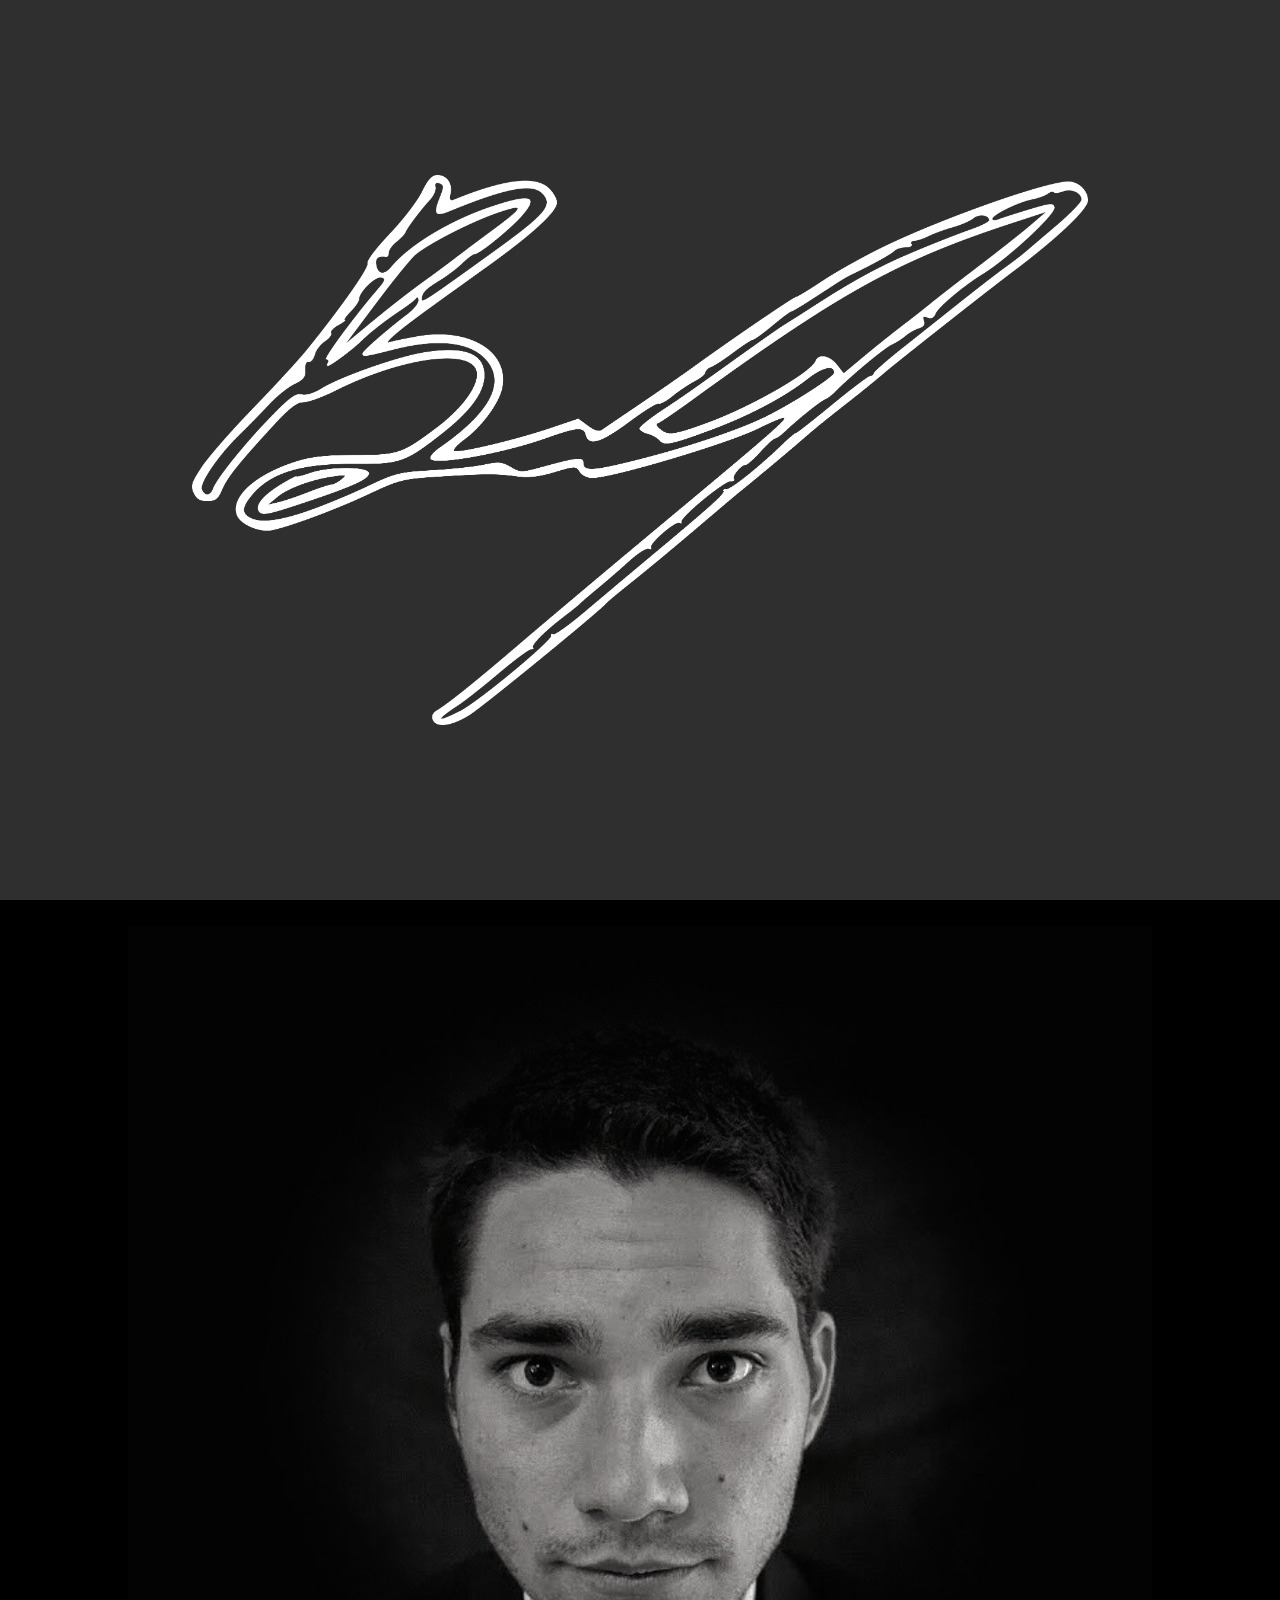
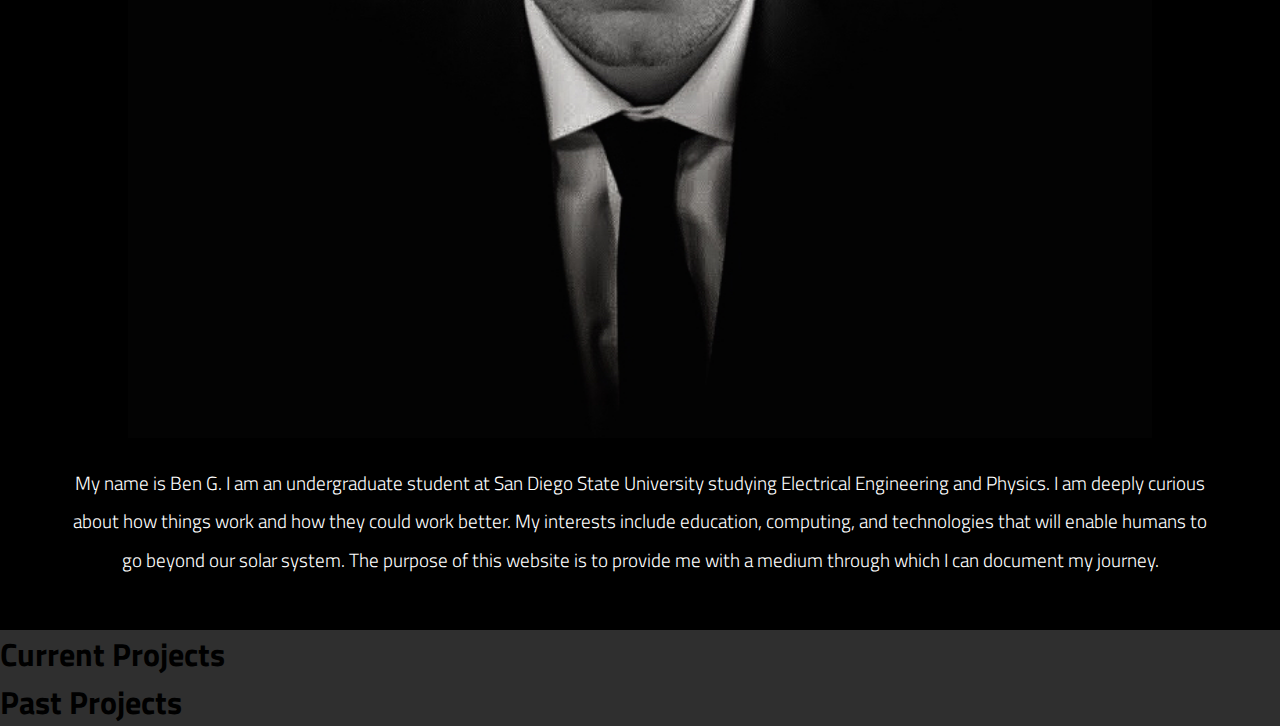
==== index.html @ 8a274701 "First day" ====
<html>
<head>
  <meta charset="UTF-8">
  <meta name="viewport" content="width=device-width, initial-scale=1.0">
  <meta http-equiv="X-UA-Compatible" content="ie=edge">
  <title>Ben G.</title>
  <link rel="stylesheet" href="styles.css">
  <link rel="stylesheet" href="https://cdn.linearicons.com/free/1.0.0/icon-font.min.css">
  <link href="https://fonts.googleapis.com/css?family=Titillium+Web:300,400,600" rel="stylesheet">
</head>
<body>

  <span id="nav-toggle" class="lnr lnr-menu"></span>

  <nav class="nav">
    <a href="#landing"><img class="nav-signature" src="/images/path4794.png" alt=""></a>
    <a href="#bio">Bio</a>
    <a href="#projects">Projects</a>
    <a href="#experience">Experience</a>
    <a href="#skills">Skills</a>
  </nav>

  <section id="landing">
    <img class="signature" src="/images/path4794.png" alt="">
  </section>

  <section id="bio">
    <img class="headshot" src="/images/5176.jpg" alt="headshot">
    <p>My name is Ben G. I am an undergraduate student at San Diego State University studying Electrical Engineering and Physics. I am deeply curious about how things work and how they could work better. My interests include education, computing, and technologies that will enable humans to go beyond our solar system. The purpose of this website is to provide me with a medium through which I can document my journey.</p>
  </section>

  <section id="projects">
    <h1>Current Projects</h1>
    <div></div>
    <h1>Past Projects</h1>
    <div></div>
  </section>

  <section id="experience">
    <div></div>
    <div></div>
  </section>

  <section id="skills">
    <div></div>
    <div></div>
  </section>

  <script src="https://ajax.googleapis.com/ajax/libs/jquery/3.3.1/jquery.min.js"></script>
  <script src="prefixfree.min.js"></script>
  <script src="app.js"></script>
</body>
</html>
---- styles.css ----
html, body {
  margin: 0;
  padding: 0;
  font-family: 'Titillium Web';
}

h2, h1, p {
  padding: 0;
  margin: 0;
}

.nav > a {
  display: flex;
  justify-content: space-around;
  text-decoration: none;
  font-size: 2em;
  margin: 3vh 0;
  color: #2f2f2f;
}

.nav {
  position: fixed;
  display: none;
  bottom: 0;
  width: 80vw;
  height: 100vh;
  background: grey;
}

.signature {
  width: 70vw;
}

.nav-signature {
  width: 20vw;
  height: 10vw;
  color: black;
}

#nav-toggle {
  position: fixed;
  bottom: 2vw;
  right: 2vw;
  z-index: 2;
  font-size: 3em;
  color: white;
}

#landing {
  height: 100vh;
  background: #2f2f2f;
  display: flex;
  align-items: center;
  justify-content: center;
  display: flex;
  flex-direction: column;
}

#landing > .name {
  text-align: center;
  color: white;
  font-weight: 300;
  color: grey;
}

#bio {
  padding: 2vw 0;
  background: #000;
  display: flex;
  flex-direction: column;
  align-items: center;
}

#bio > p {
  padding: 2vw 5vw;
  text-align: center;
  font-size: 1.2em;
  line-height: 2em;
  font-weight: 300;
  color: white;
}

.headshot {
  width: 80vw;
}

#projects {
  background: #2f2f2f;
}

#experience {
  background: grey;
}

#skills {
  background: #2f2f2f;
}
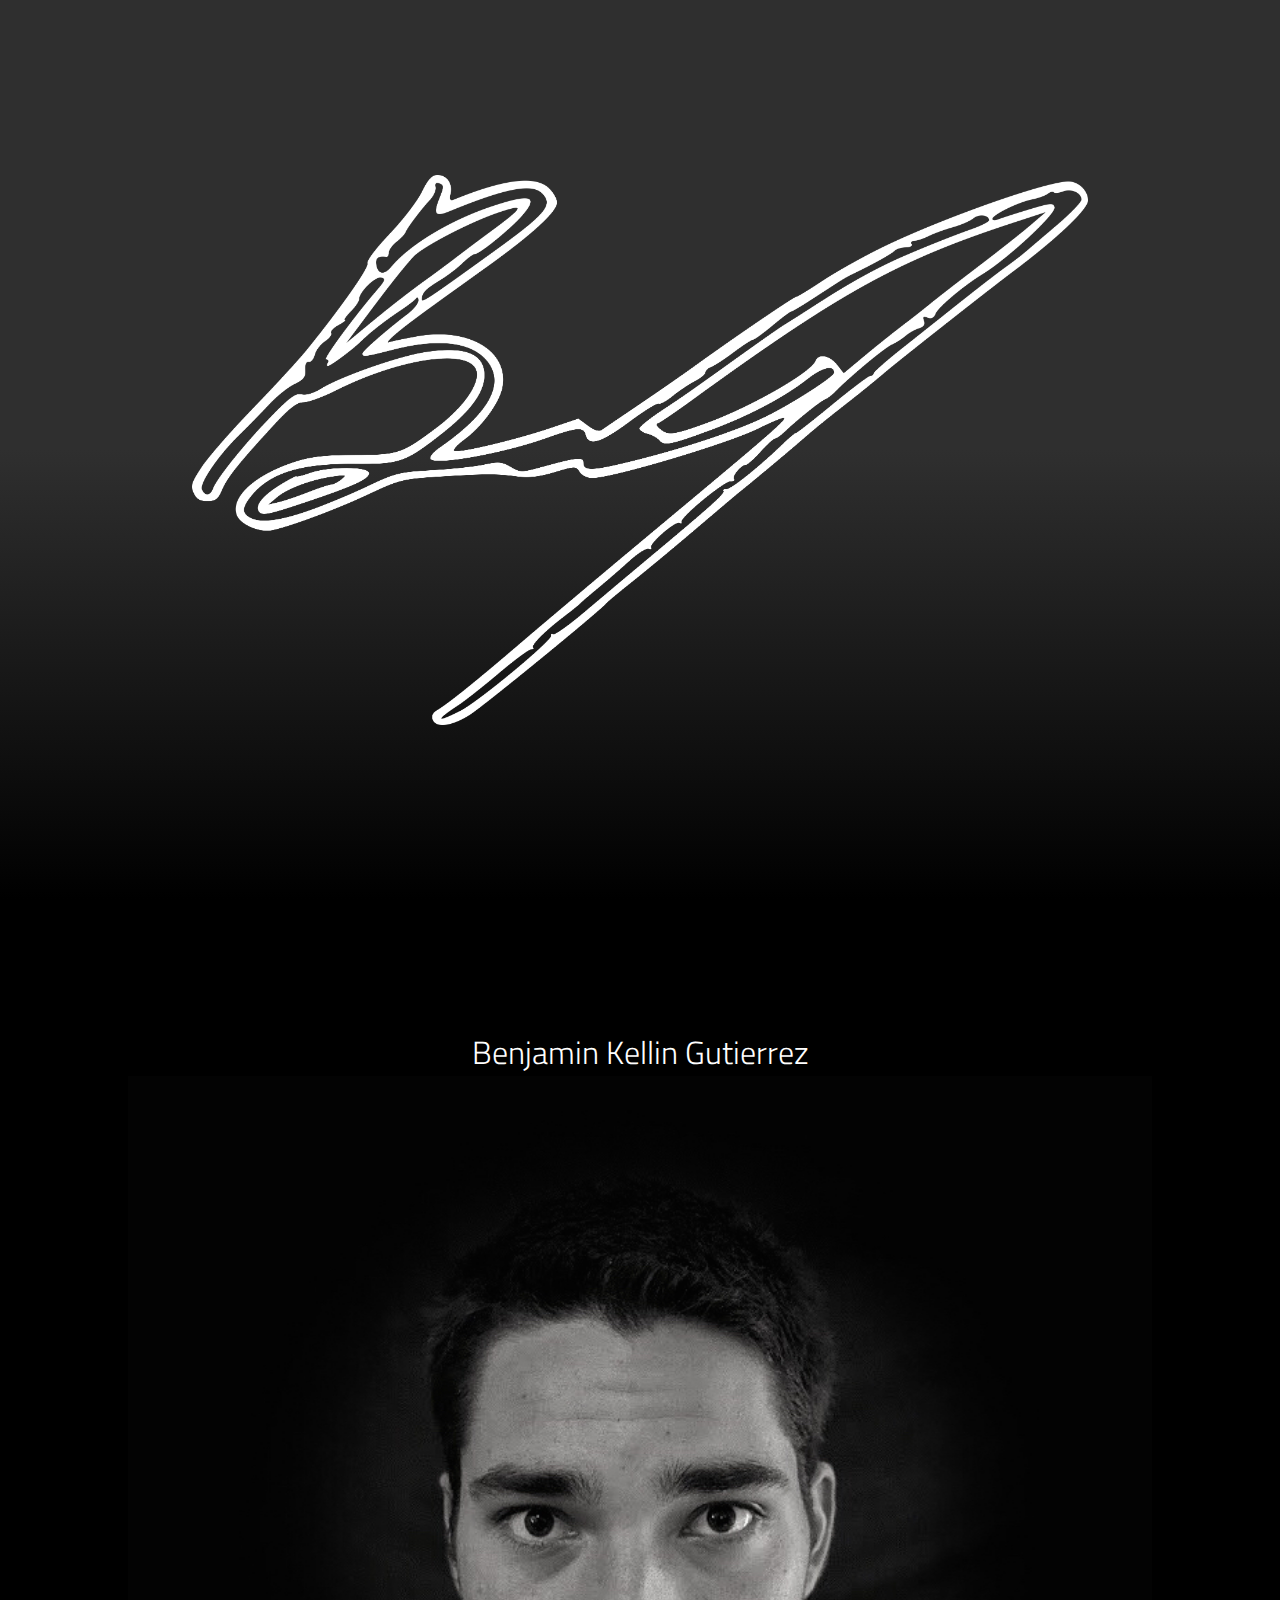
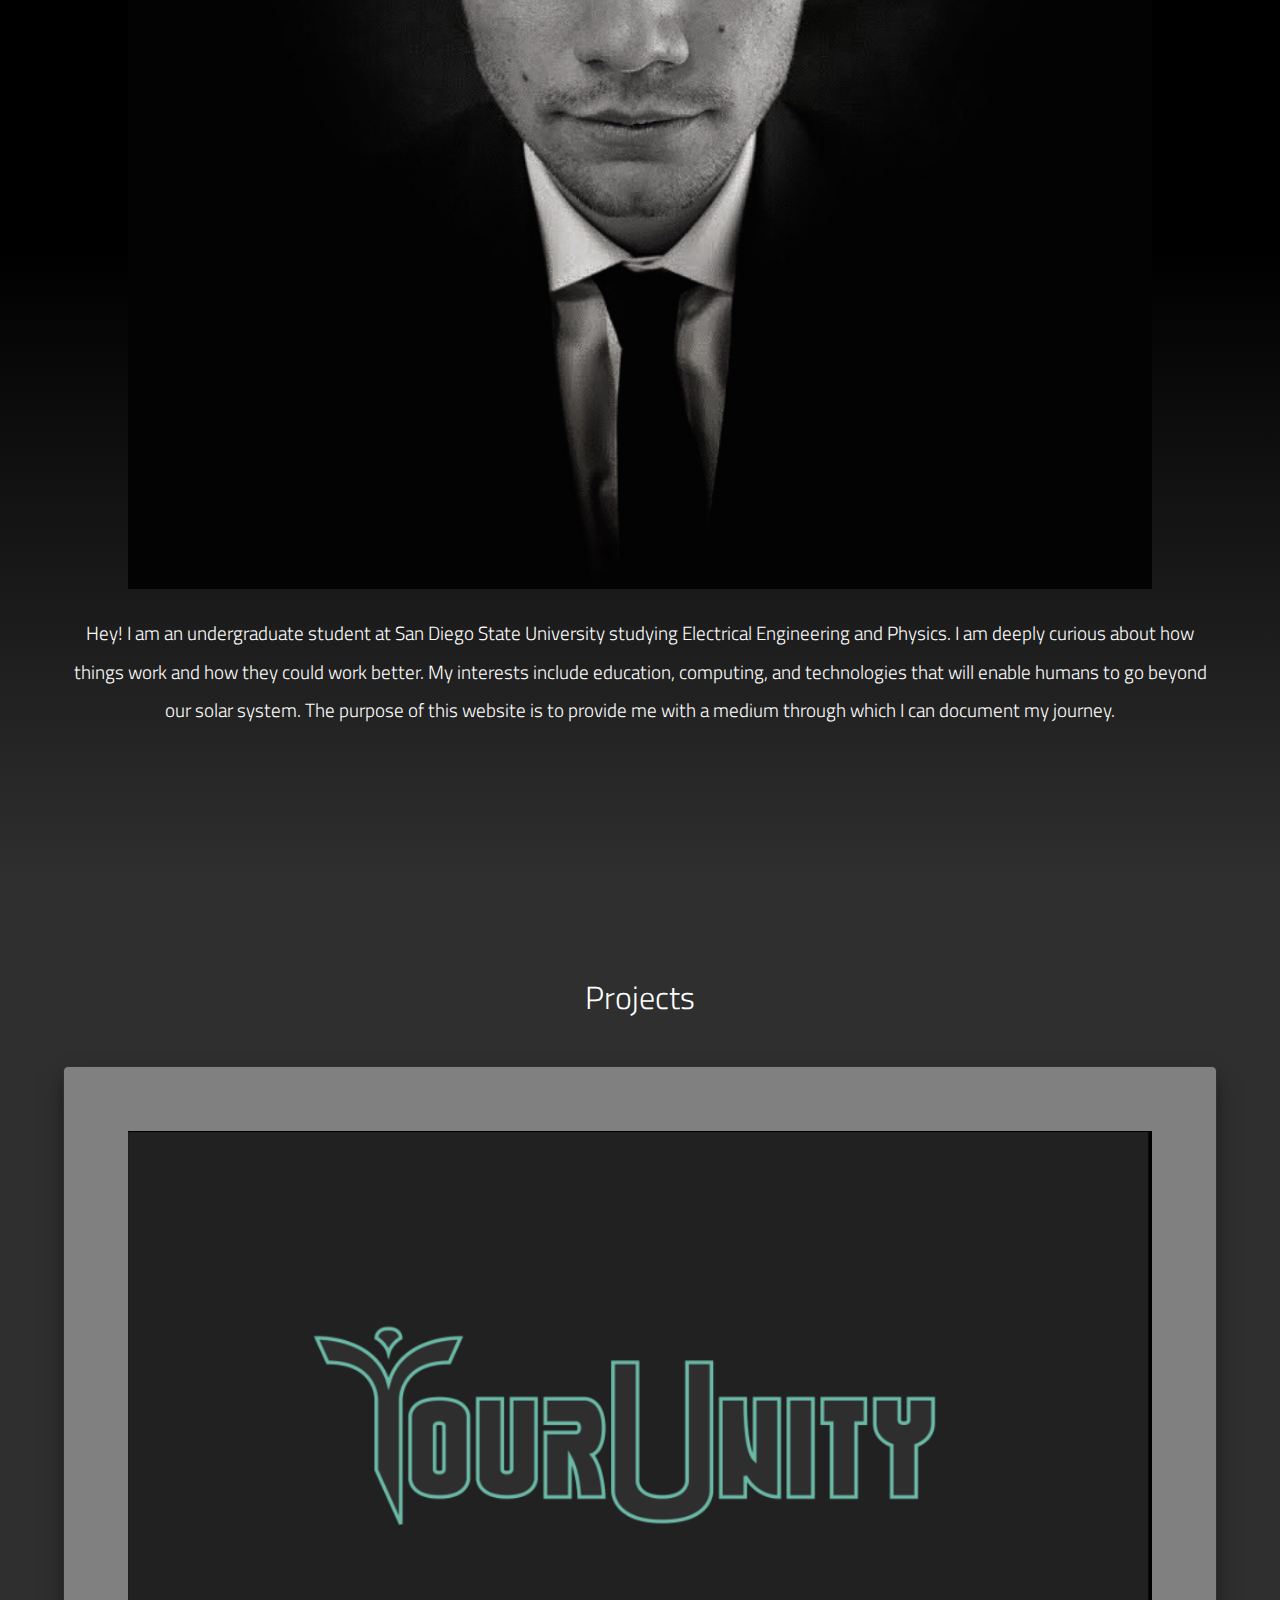
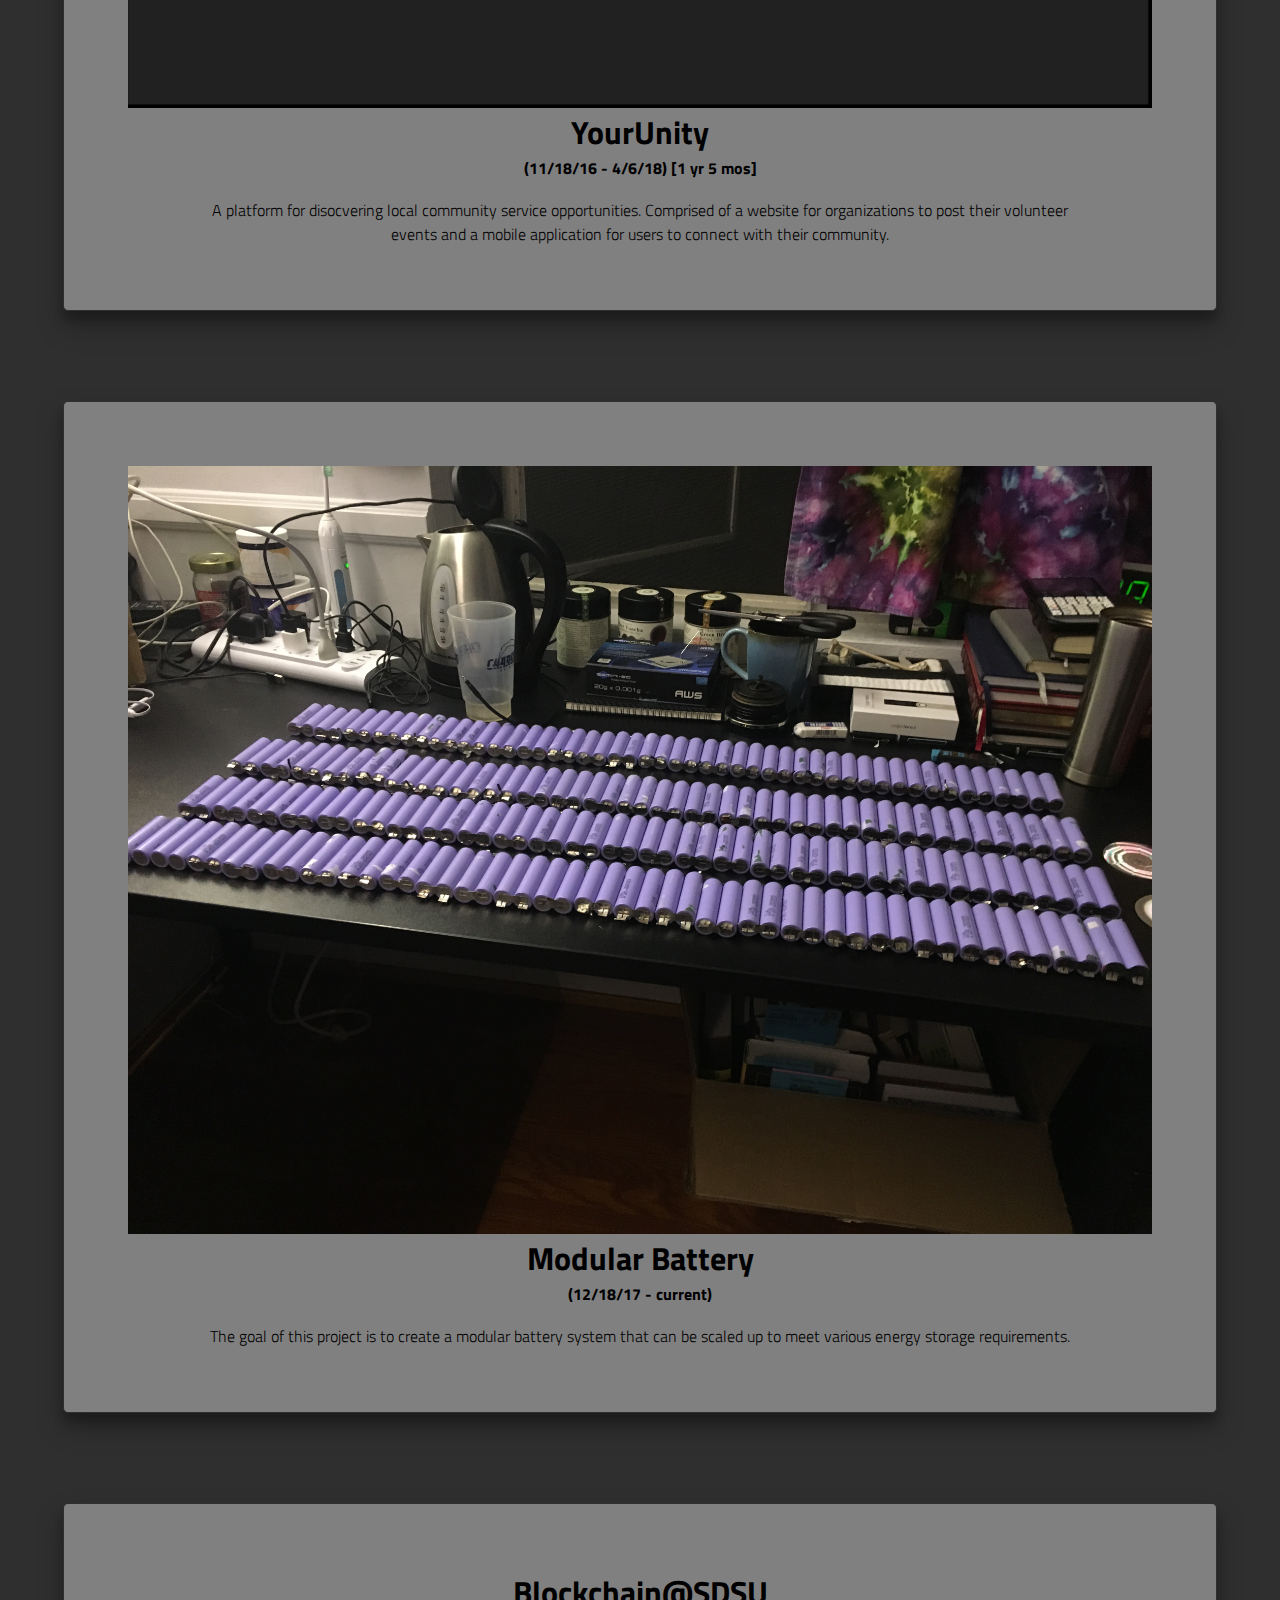
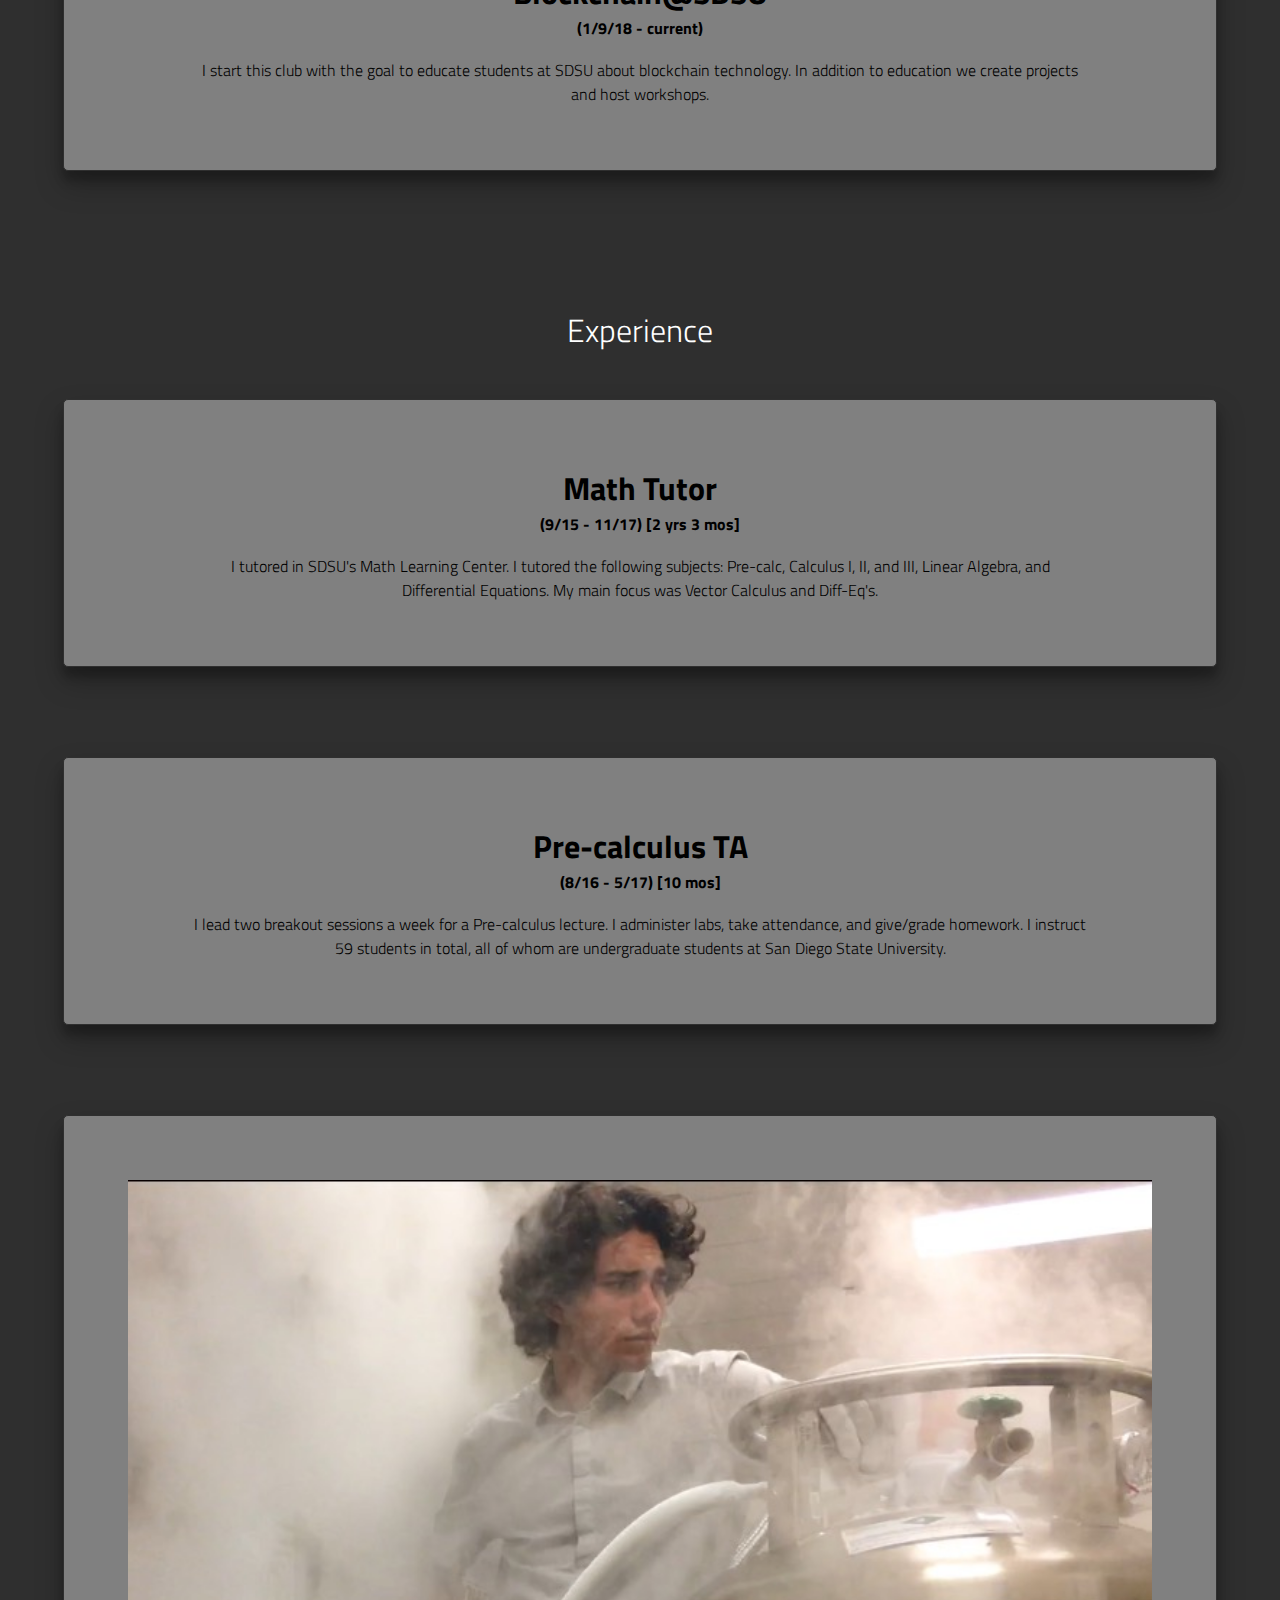
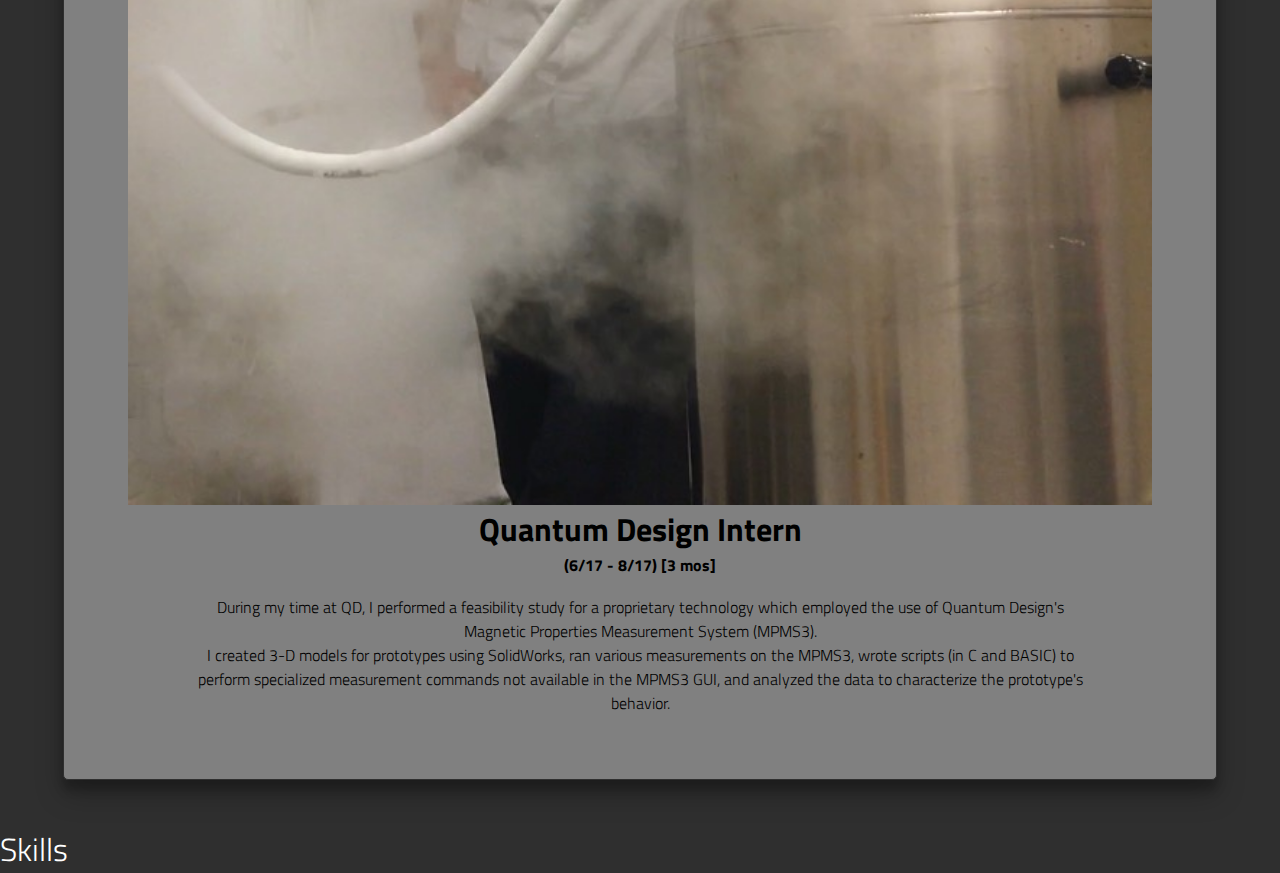
==== commit 08df2f0f: "end of day 3. Added multiple pages" ====
--- a/index.html
+++ b/index.html
@@ -1,9 +1,10 @@
-<html>
+<!DOCTYPE html>
+<html lang="en">
 <head>
   <meta charset="UTF-8">
   <meta name="viewport" content="width=device-width, initial-scale=1.0">
   <meta http-equiv="X-UA-Compatible" content="ie=edge">
-  <title>Ben G.</title>
+  <title>Ben G</title>
   <link rel="stylesheet" href="styles.css">
   <link rel="stylesheet" href="https://cdn.linearicons.com/free/1.0.0/icon-font.min.css">
   <link href="https://fonts.googleapis.com/css?family=Titillium+Web:300,400,600" rel="stylesheet">
@@ -13,35 +14,69 @@
   <span id="nav-toggle" class="lnr lnr-menu"></span>
 
   <nav class="nav">
-    <a href="#landing"><img class="nav-signature" src="/images/path4794.png" alt=""></a>
-    <a href="#bio">Bio</a>
-    <a href="#projects">Projects</a>
-    <a href="#experience">Experience</a>
-    <a href="#skills">Skills</a>
+    <a href="#landing"><img class="nav-signature" src="/images/sig(2f).png" alt=""></a>
+    <a href="aboutme.html">About Me</a>
+    <a href="projects.html">Projects</a>
+    <a href="experience.html">Experience</a>
+    <a href="skills.html">Skills</a>
   </nav>
 
   <section id="landing">
     <img class="signature" src="/images/path4794.png" alt="">
   </section>
 
-  <section id="bio">
+  <section id="aboutme">
+    <h1>Benjamin Kellin Gutierrez</h1>
     <img class="headshot" src="/images/5176.jpg" alt="headshot">
-    <p>My name is Ben G. I am an undergraduate student at San Diego State University studying Electrical Engineering and Physics. I am deeply curious about how things work and how they could work better. My interests include education, computing, and technologies that will enable humans to go beyond our solar system. The purpose of this website is to provide me with a medium through which I can document my journey.</p>
+    <p>Hey! I am an undergraduate student at San Diego State University studying Electrical Engineering and Physics. I am deeply curious about how things work and how they could work better. My interests include education, computing, and technologies that will enable humans to go beyond our solar system. The purpose of this website is to provide me with a medium through which I can document my journey.</p>
   </section>
 
   <section id="projects">
-    <h1>Current Projects</h1>
-    <div></div>
-    <h1>Past Projects</h1>
-    <div></div>
+    <h1 class="title">Projects</h1>
+    <a href="projects.html" class="card">
+      <img src="/images/IMG-4270.PNG" alt="">
+      <h1>YourUnity</h1>
+      <h2>(11/18/16 - 4/6/18) [1 yr 5 mos]</h2>
+      <p>A platform for disocvering local community service opportunities. Comprised of a website for organizations to post their volunteer events and a mobile application for users to connect with their community.</p>
+    </a>
+    <a href="projects.html" class="card">
+      <img src="/images/IMG-4976.JPG" alt="">
+      <h1>Modular Battery</h1>
+      <h2>(12/18/17 - current)</h2>
+      <p>The goal of this project is to create a modular battery system that can be scaled up to meet various energy storage requirements.</p>
+    </a>
+    <a href="projects.html" class="card">
+      <img src="/images/BC@SDSU.png" alt="">
+      <h1>Blockchain@SDSU</h1>
+      <h2>(1/9/18 - current)</h2>
+      <p>I start this club with the goal to educate students at SDSU about blockchain technology. In addition to education we create projects and host workshops.</p>
+    </a>
   </section>
 
   <section id="experience">
-    <div></div>
-    <div></div>
+    <h1 class="title">Experience</h1>
+    <a href="experience.html" class="card">
+      <img src="/images/mlc.jpg" alt="">
+      <h1>Math Tutor</h1>
+      <h2>(9/15 - 11/17) [2 yrs 3 mos]</h2>
+      <p>I tutored in SDSU's Math Learning Center. I tutored the following subjects: Pre-calc, Calculus I, II, and III, Linear Algebra, and Differential Equations. My main focus was Vector Calculus and Diff-Eq's.</p>
+    </a>
+    <a href="experience.html" class="card">
+      <img src="/images/snapseed.jpg" alt="">
+      <h1>Pre-calculus TA</h1>
+      <h2>(8/16 - 5/17) [10 mos]</h2>
+      <p>I lead two breakout sessions a week for a Pre-calculus lecture. I administer labs, take attendance, and give/grade homework. I instruct 59 students in total, all of whom are undergraduate students at San Diego State University.</p>
+    </a>
+    <a href="experience.html" class="card">
+      <img src="/images/IMG-4199.jpg" alt="">
+      <h1>Quantum Design Intern</h1>
+      <h2>(6/17 - 8/17) [3 mos]</h2>
+      <p>During my time at QD, I performed a feasibility study for a proprietary technology which employed the use of Quantum Design's Magnetic Properties Measurement System (MPMS3). <br/>I created 3-D models for prototypes using SolidWorks, ran various measurements on the MPMS3, wrote scripts (in C and BASIC) to perform specialized measurement commands not available in the MPMS3 GUI, and analyzed the data to characterize the prototype's behavior.</p>
+    </a>
   </section>
 
   <section id="skills">
+    <h1 class="title">Skills</h1>
     <div></div>
     <div></div>
   </section>
--- a/styles.css
+++ b/styles.css
@@ -9,6 +9,20 @@
   margin: 0;
 }
 
+a {
+  text-decoration: none;
+}
+
+.card {
+  background: grey;
+  border-radius: 5px;
+  border: 1px solid #2f2f2f;
+  box-shadow: 0 14px 28px rgba(0,0,0,0.25), 0 10px 10px rgba(0,0,0,0.22);
+  z-index: 1;
+  padding: 5vw 0;
+  width: 90%;
+}
+
 .nav > a {
   display: flex;
   justify-content: space-around;
@@ -18,7 +32,30 @@
   color: #2f2f2f;
 }
 
+.test {
+  background: #2f2f2f;
+}
+
+.header {
+  background: grey;
+  display: flex;
+  align-items: center;
+  justify-content: center;
+}
+
+.header > a {
+  font-size: 1.5em;
+  position: fixed;
+  left: 2.5vw;
+  color: black;
+}
+
+.header > h1 {
+  text-align: center;
+}
+
 .nav {
+  z-index: 2;
   position: fixed;
   display: none;
   bottom: 0;
@@ -32,8 +69,7 @@
 }
 
 .nav-signature {
-  width: 20vw;
-  height: 10vw;
+  height: 20vw;
   color: black;
 }
 
@@ -48,7 +84,7 @@
 
 #landing {
   height: 100vh;
-  background: #2f2f2f;
+  background: linear-gradient(#2f2f2f 50%, black);
   display: flex;
   align-items: center;
   justify-content: center;
@@ -63,15 +99,15 @@
   color: grey;
 }
 
-#bio {
-  padding: 2vw 0;
-  background: #000;
+#aboutme {
+  padding: 10vw 0;
+  background: linear-gradient(#000 60%, #2f2f2f);
   display: flex;
   flex-direction: column;
   align-items: center;
 }
 
-#bio > p {
+#aboutme > p {
   padding: 2vw 5vw;
   text-align: center;
   font-size: 1.2em;
@@ -80,16 +116,62 @@
   color: white;
 }
 
+#aboutme > h1 {
+  color: white;
+  font-weight: 300;
+}
+
 .headshot {
   width: 80vw;
 }
 
+.title {
+  font-size: 2em;
+  color: white;
+  font-weight: 300;
+}
+
 #projects {
+  padding-top: 10vh;
   background: #2f2f2f;
+  display: flex;
+  flex-direction: column;
+  align-items: center;
+}
+
+#projects > a, #experience > a {
+  margin: 5vh 0;
+  display: flex;
+  flex-direction: column;
+  align-items: center;
+  color: black;
+  font-weight: 300;
+}
+
+#projects > a > img, #experience > a > img {
+  width: 80vw;
+}
+
+#projects > a > h1, #experience > a > h1 {
+  text-align: center;
+}
+
+#projects > a > p, #experience > a > p {
+  padding-top: 2vh;
+  margin: 0 10vw;
+  text-align: center;
+}
+
+#projects > a > h2, #experience > a > h2 {
+  font-size: 1em;
 }
 
 #experience {
-  background: grey;
+  padding-top: 10vh;
+  background: #2f2f2f;
+  display: flex;
+  flex-direction: column;
+  align-items: center;
 }
 
 #skills {
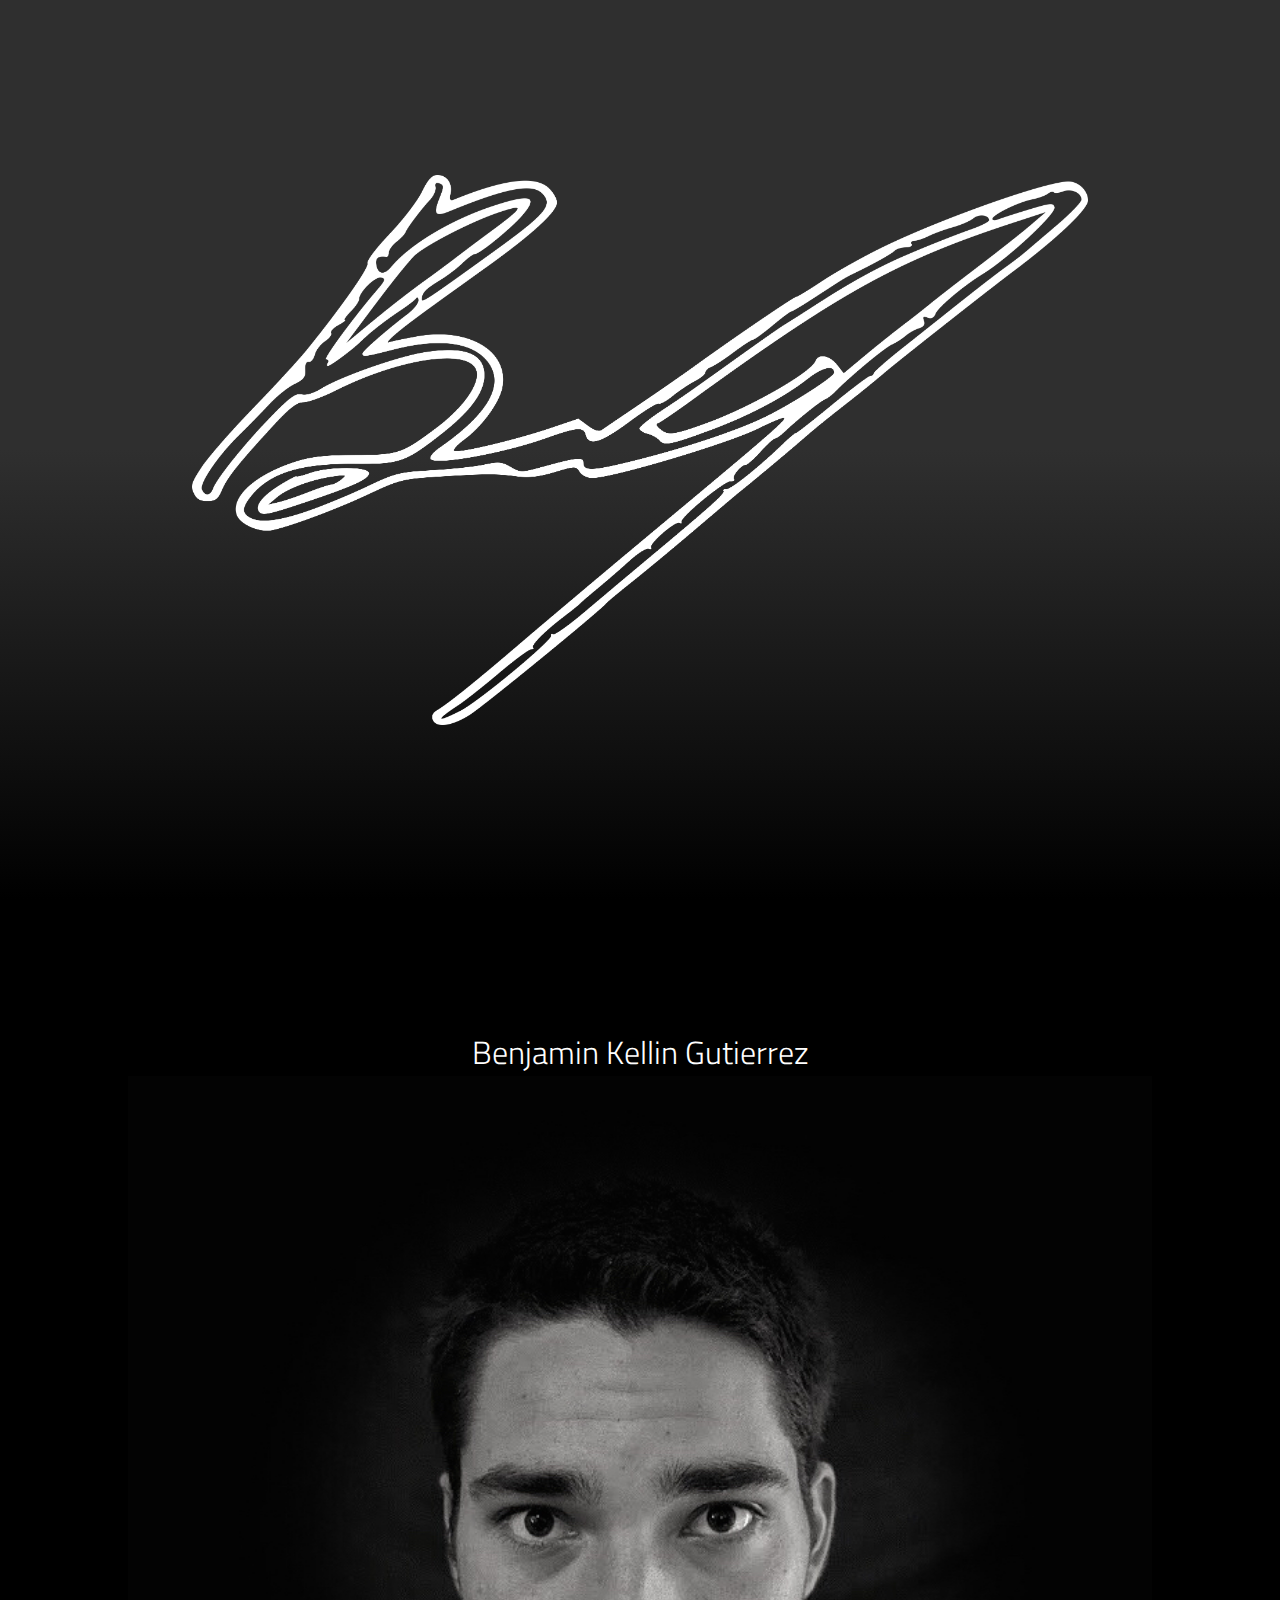
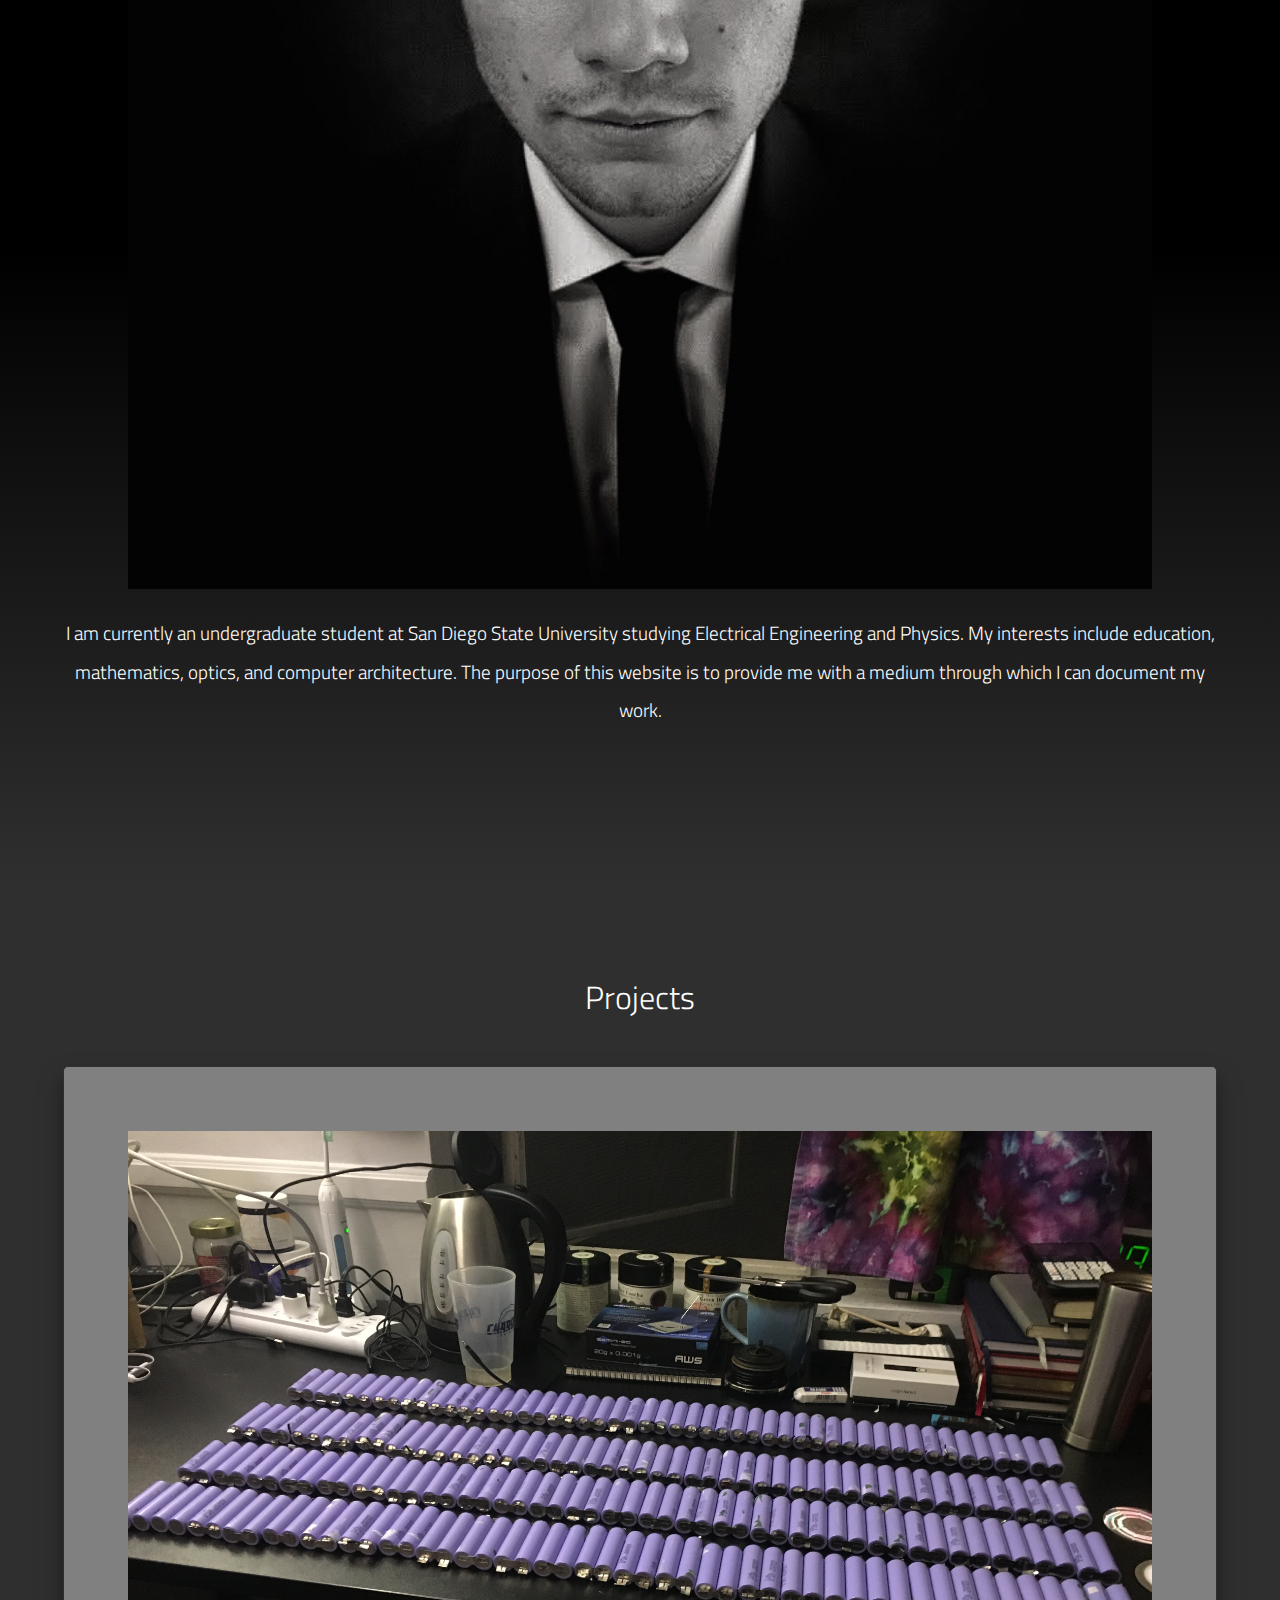
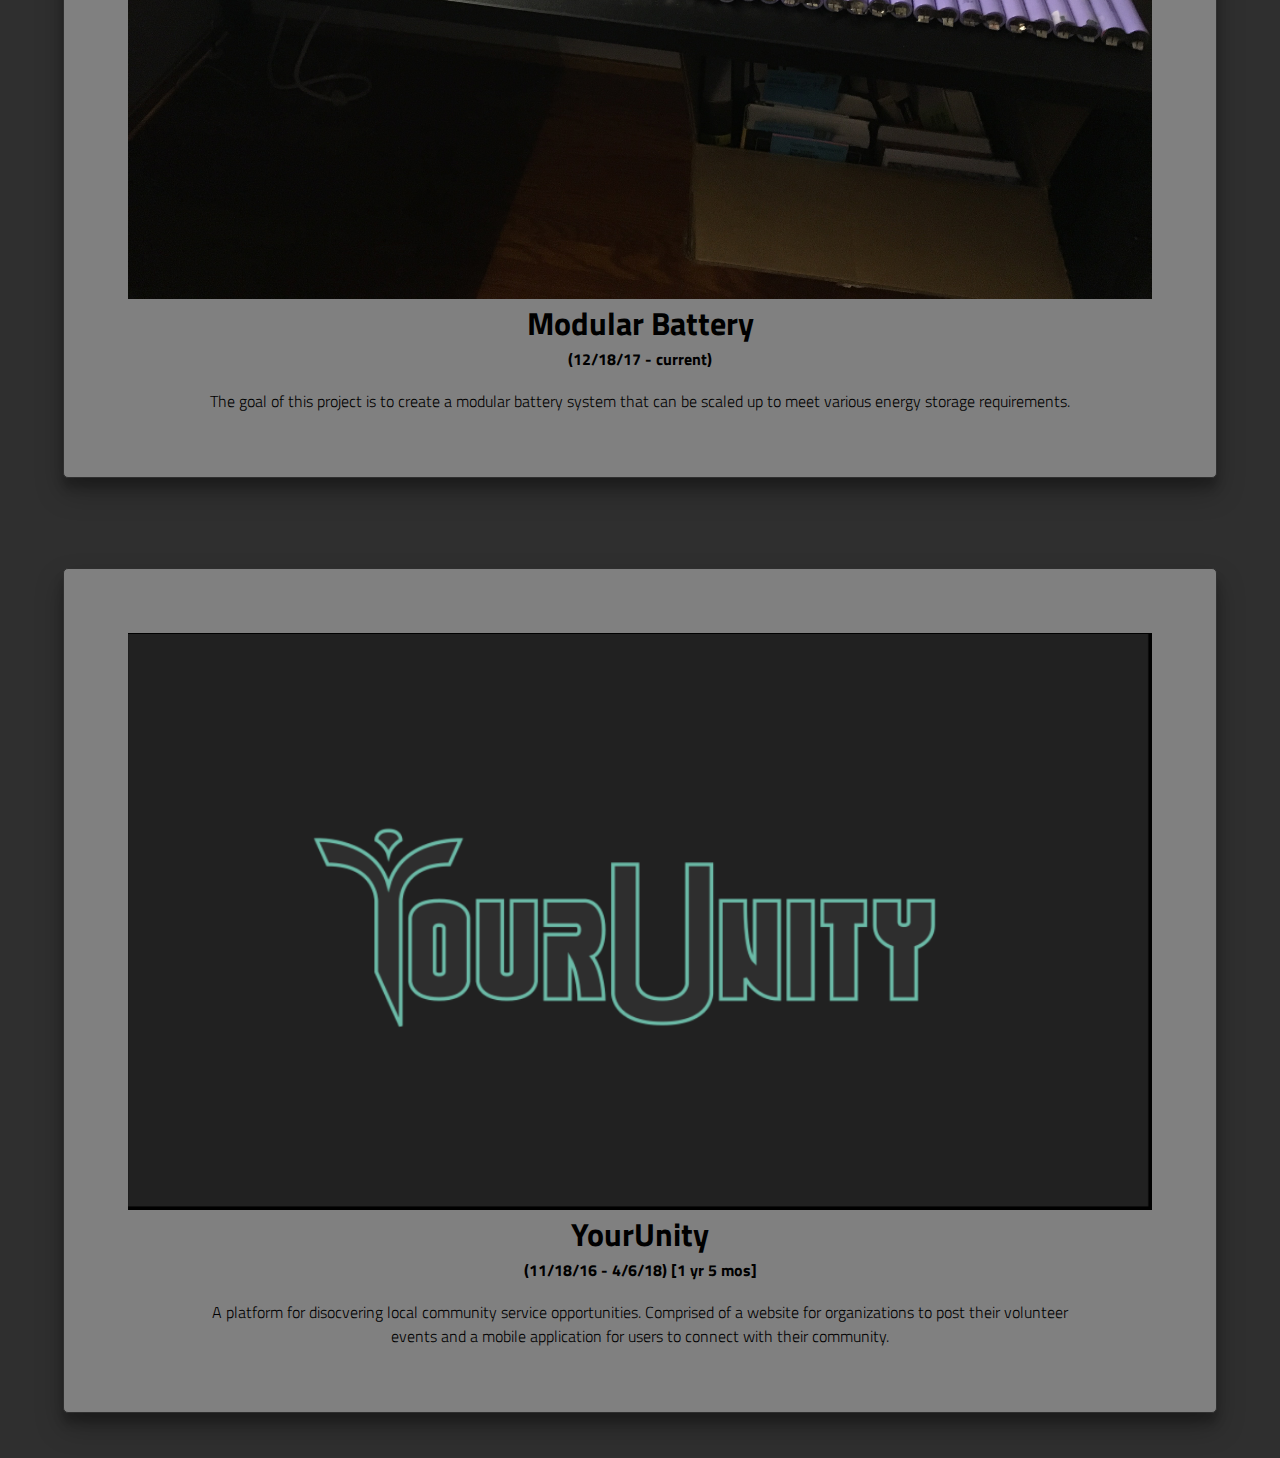
==== commit e54a6f31: "deleted blockchain project" ====
--- a/index.html
+++ b/index.html
@@ -1,6 +1,16 @@
 <!DOCTYPE html>
 <html lang="en">
 <head>
+    <!-- Global site tag (gtag.js) - Google Analytics -->
+  <script async src="https://www.googletagmanager.com/gtag/js?id=UA-121264728-1"></script>
+  <script>
+    window.dataLayer = window.dataLayer || [];
+    function gtag(){dataLayer.push(arguments);}
+    gtag('js', new Date());
+
+    gtag('config', 'UA-121264728-1');
+  </script>
+
   <meta charset="UTF-8">
   <meta name="viewport" content="width=device-width, initial-scale=1.0">
   <meta http-equiv="X-UA-Compatible" content="ie=edge">
@@ -14,11 +24,10 @@
   <span id="nav-toggle" class="lnr lnr-menu"></span>
 
   <nav class="nav">
-    <a href="#landing"><img class="nav-signature" src="/images/sig(2f).png" alt=""></a>
-    <a href="aboutme.html">About Me</a>
-    <a href="projects.html">Projects</a>
-    <a href="experience.html">Experience</a>
-    <a href="skills.html">Skills</a>
+    <a href="index.html"><img class="nav-signature" src="/images/sig(2f).png" alt=""></a>
+    <a href="#aboutme">About Me</a>
+    <a href="#projects">Projects</a>
+    <!-- <a href="#contact">Contact</a> -->
   </nav>
 
   <section id="landing">
@@ -28,58 +37,51 @@
   <section id="aboutme">
     <h1>Benjamin Kellin Gutierrez</h1>
     <img class="headshot" src="/images/5176.jpg" alt="headshot">
-    <p>Hey! I am an undergraduate student at San Diego State University studying Electrical Engineering and Physics. I am deeply curious about how things work and how they could work better. My interests include education, computing, and technologies that will enable humans to go beyond our solar system. The purpose of this website is to provide me with a medium through which I can document my journey.</p>
+    <p>I am currently an undergraduate student at San Diego State University
+      studying Electrical Engineering and Physics. My interests include education,
+      mathematics, optics, and computer architecture. The purpose of this website
+      is to provide me with a medium through which I can document my work.</p>
   </section>
 
   <section id="projects">
     <h1 class="title">Projects</h1>
     <a href="projects.html" class="card">
+      <img src="/images/IMG-4976.JPG" alt="">
+      <h1>Modular Battery</h1>
+      <h2>(12/18/17 - current)</h2>
+      <p>The goal of this project is to create a modular battery system that can
+        be scaled up to meet various energy storage requirements.</p>
+    </a>
+    <a href="projects.html" class="card">
       <img src="/images/IMG-4270.PNG" alt="">
       <h1>YourUnity</h1>
       <h2>(11/18/16 - 4/6/18) [1 yr 5 mos]</h2>
-      <p>A platform for disocvering local community service opportunities. Comprised of a website for organizations to post their volunteer events and a mobile application for users to connect with their community.</p>
-    </a>
-    <a href="projects.html" class="card">
-      <img src="/images/IMG-4976.JPG" alt="">
-      <h1>Modular Battery</h1>
-      <h2>(12/18/17 - current)</h2>
-      <p>The goal of this project is to create a modular battery system that can be scaled up to meet various energy storage requirements.</p>
-    </a>
-    <a href="projects.html" class="card">
-      <img src="/images/BC@SDSU.png" alt="">
-      <h1>Blockchain@SDSU</h1>
-      <h2>(1/9/18 - current)</h2>
-      <p>I start this club with the goal to educate students at SDSU about blockchain technology. In addition to education we create projects and host workshops.</p>
+      <p>A platform for disocvering local community service opportunities.
+        Comprised of a website for organizations to post their volunteer events
+        and a mobile application for users to connect with their community.</p>
     </a>
   </section>
 
-  <section id="experience">
-    <h1 class="title">Experience</h1>
-    <a href="experience.html" class="card">
-      <img src="/images/mlc.jpg" alt="">
-      <h1>Math Tutor</h1>
-      <h2>(9/15 - 11/17) [2 yrs 3 mos]</h2>
-      <p>I tutored in SDSU's Math Learning Center. I tutored the following subjects: Pre-calc, Calculus I, II, and III, Linear Algebra, and Differential Equations. My main focus was Vector Calculus and Diff-Eq's.</p>
-    </a>
-    <a href="experience.html" class="card">
-      <img src="/images/snapseed.jpg" alt="">
-      <h1>Pre-calculus TA</h1>
-      <h2>(8/16 - 5/17) [10 mos]</h2>
-      <p>I lead two breakout sessions a week for a Pre-calculus lecture. I administer labs, take attendance, and give/grade homework. I instruct 59 students in total, all of whom are undergraduate students at San Diego State University.</p>
-    </a>
-    <a href="experience.html" class="card">
-      <img src="/images/IMG-4199.jpg" alt="">
-      <h1>Quantum Design Intern</h1>
-      <h2>(6/17 - 8/17) [3 mos]</h2>
-      <p>During my time at QD, I performed a feasibility study for a proprietary technology which employed the use of Quantum Design's Magnetic Properties Measurement System (MPMS3). <br/>I created 3-D models for prototypes using SolidWorks, ran various measurements on the MPMS3, wrote scripts (in C and BASIC) to perform specialized measurement commands not available in the MPMS3 GUI, and analyzed the data to characterize the prototype's behavior.</p>
-    </a>
-  </section>
 
-  <section id="skills">
-    <h1 class="title">Skills</h1>
-    <div></div>
-    <div></div>
-  </section>
+<!--
+  <section id="contact">
+    <h1 class="title">Contact Me</h1>
+
+    <div class="container">
+      <form action="http://formspree.io/benkgutz@gmail.com" method="POST">
+
+        <label for="_replyto">Email</label>
+        <input type="email" name="_replyto" placeholder="Your email..">
+
+        <label for="body">Subject</label>
+        <textarea id="subject" name="body" placeholder="Write something.." style="height:200px"></textarea>
+
+        <input type="submit" value="Send">
+
+      </form>
+    </div>
+
+  </section> -->
 
   <script src="https://ajax.googleapis.com/ajax/libs/jquery/3.3.1/jquery.min.js"></script>
   <script src="prefixfree.min.js"></script>
--- a/styles.css
+++ b/styles.css
@@ -11,6 +11,8 @@
 
 a {
   text-decoration: none;
+  border:none;
+  outline:none;
 }
 
 .card {
@@ -41,6 +43,7 @@
   display: flex;
   align-items: center;
   justify-content: center;
+  box-shadow: 0 10px 20px rgba(0,0,0,0.19), 0 6px 6px rgba(0,0,0,0.23);
 }
 
 .header > a {
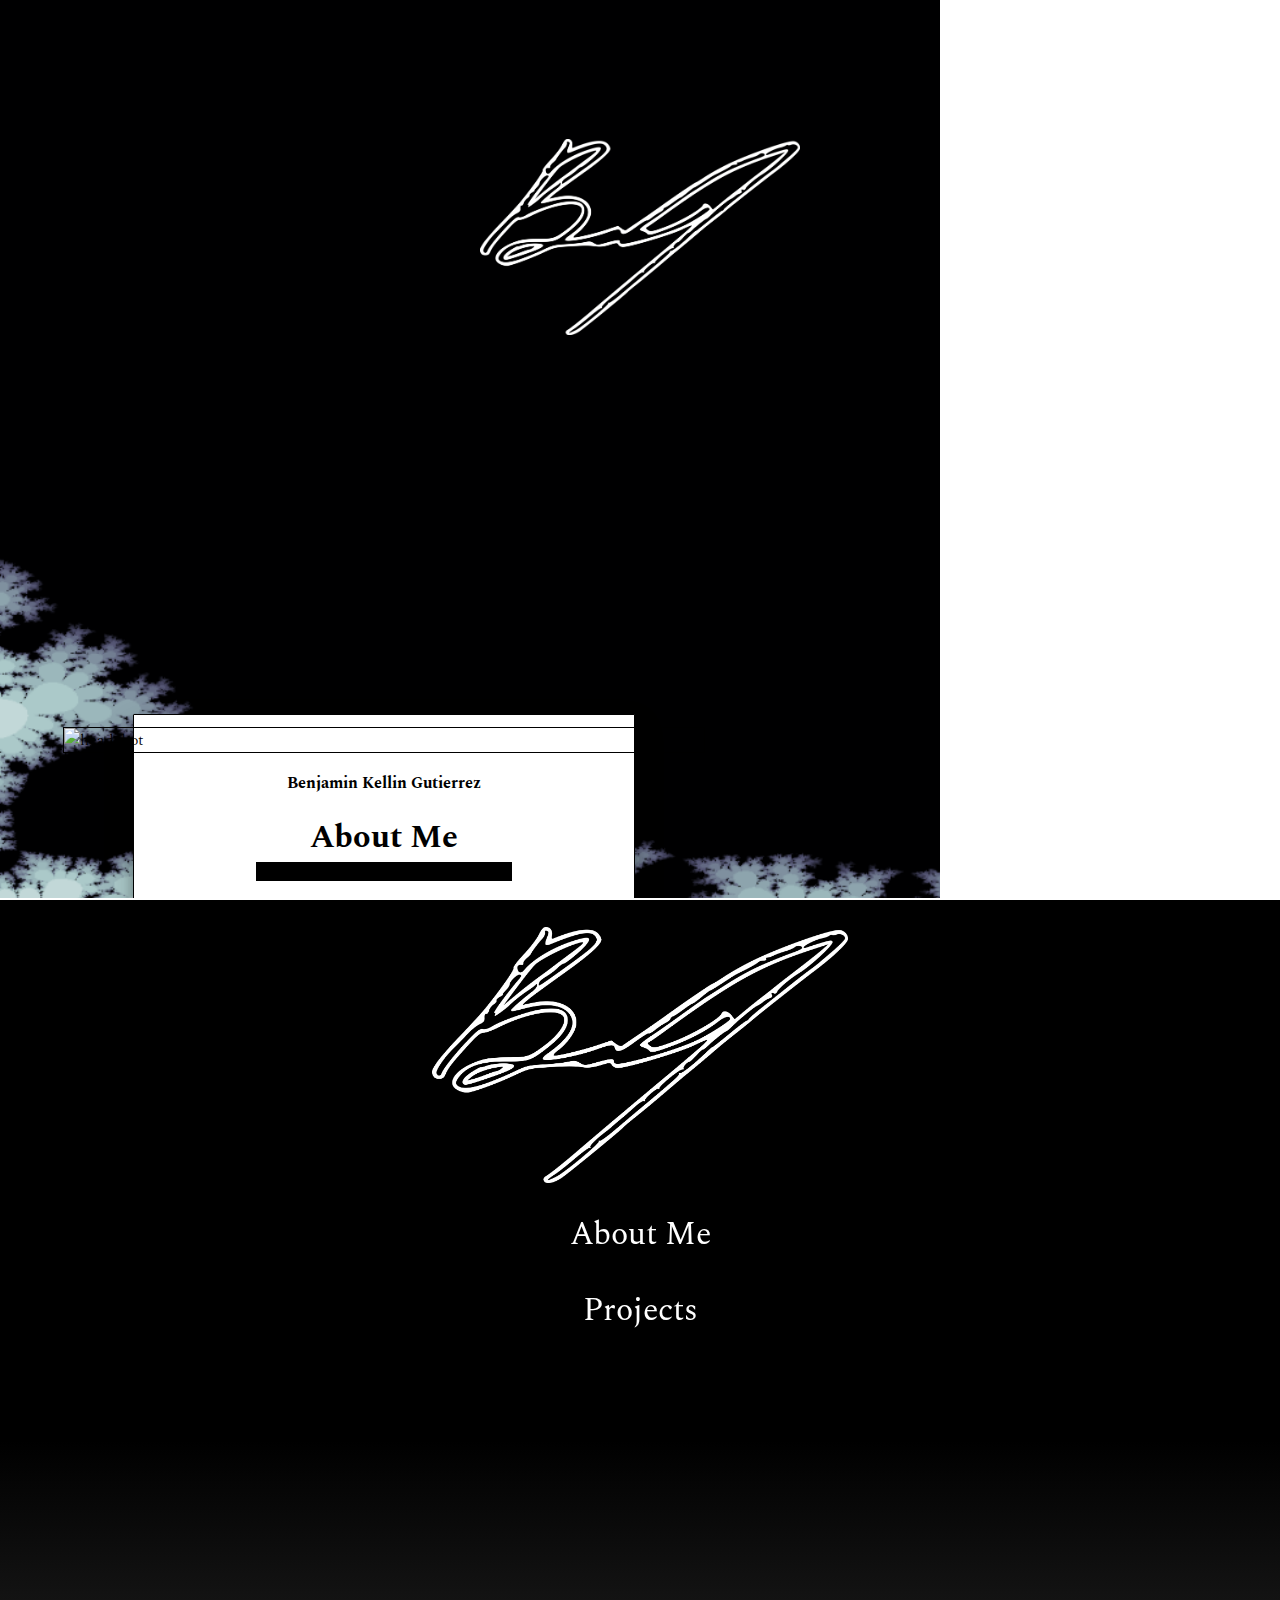
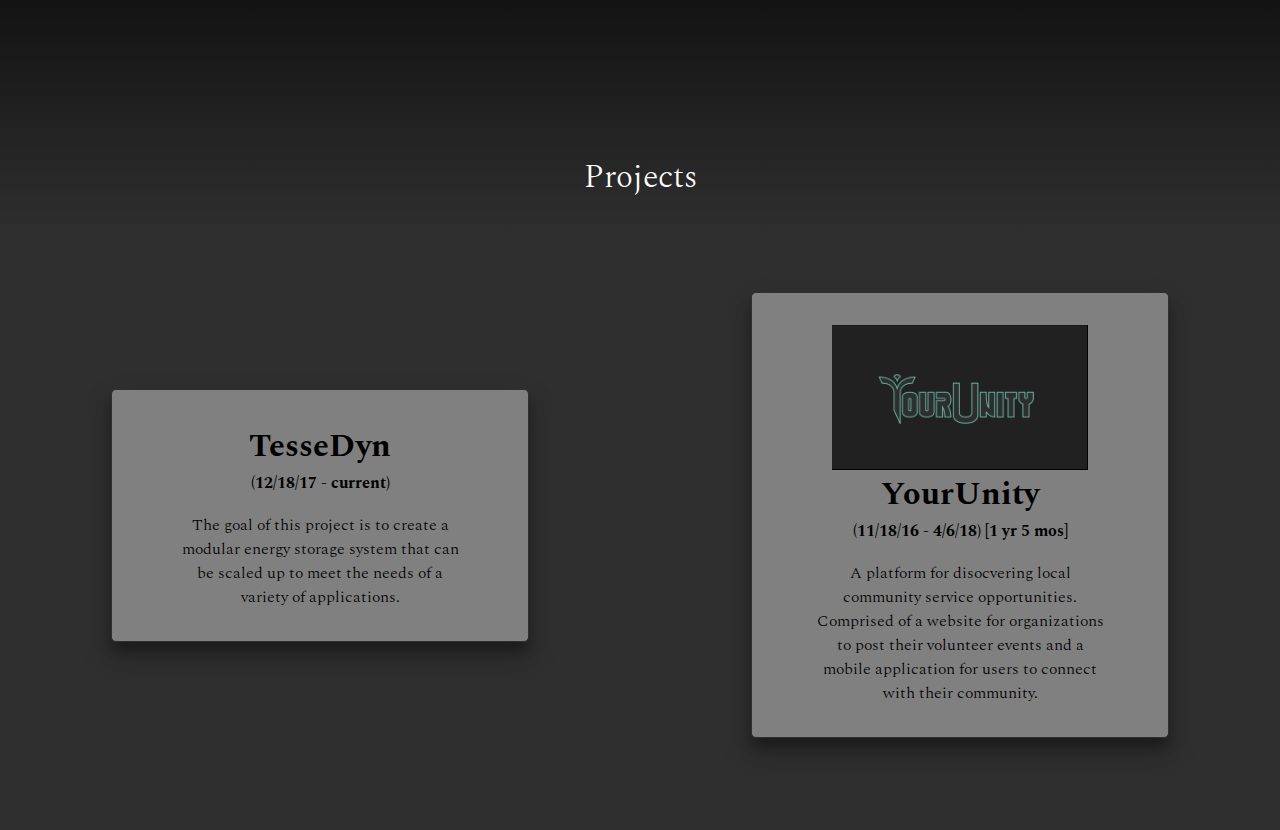
==== commit 03d656e0: "started mobile design of revamped site" ====
--- a/index.html
+++ b/index.html
@@ -17,43 +17,52 @@
   <title>Ben G</title>
   <link rel="stylesheet" href="styles.css">
   <link rel="stylesheet" href="https://cdn.linearicons.com/free/1.0.0/icon-font.min.css">
-  <link href="https://fonts.googleapis.com/css?family=Titillium+Web:300,400,600" rel="stylesheet">
+  <link href="https://fonts.googleapis.com/css?family=Spectral:200,300,400&display=swap" rel="stylesheet">
 </head>
 <body>
 
   <span id="nav-toggle" class="lnr lnr-menu"></span>
 
   <nav class="nav">
-    <a href="index.html"><img class="nav-signature" src="/images/sig(2f).png" alt=""></a>
+    <a href="index.html"><img class="nav-signature" src="./images/path4794.png" alt=""></a>
     <a href="#aboutme">About Me</a>
     <a href="#projects">Projects</a>
     <!-- <a href="#contact">Contact</a> -->
   </nav>
 
   <section id="landing">
-    <img class="signature" src="/images/path4794.png" alt="">
+    <nav class="menu">
+      <a href="index.html#aboutme">About Me</a>
+      <a href="index.html#projects">Projects</a>
+      <a href="index.html#publications">Publications</a>
+    </nav>
+    <img class="signature" src="./images/path4794.png" alt="">
   </section>
 
   <section id="aboutme">
-    <h1>Benjamin Kellin Gutierrez</h1>
-    <img class="headshot" src="/images/5176.jpg" alt="headshot">
-    <p>I am currently an undergraduate student at San Diego State University
-      studying Electrical Engineering and Physics. My interests include education,
-      mathematics, optics, and computer architecture. The purpose of this website
-      is to provide me with a medium through which I can document my work.</p>
+    <div class="contentCard">
+      <img class="headshot" src="./images/headshotMobile.jpg" alt="headshot">
+      <h2>Benjamin Kellin Gutierrez</h2>
+      <h1>About Me</h1>
+      <span class = "underline"></span>
+      <p>I am currently an undergraduate student at San Diego State University
+        studying Electrical Engineering and Physics. My interests include education,
+        mathematics, optics, and computer architecture. The purpose of this website
+        is to provide me with a medium through which I can document my work.</p>
+    </div>
   </section>
 
   <section id="projects">
     <h1 class="title">Projects</h1>
-    <a href="projects.html" class="card">
-      <img src="/images/IMG-4976.JPG" alt="">
-      <h1>Modular Battery</h1>
+    <a href="tessedyn.html" class="TD card">
+      <img src="./images/tessedyn/IMG-4976.JPG" alt="">
+      <h1>TesseDyn</h1>
       <h2>(12/18/17 - current)</h2>
-      <p>The goal of this project is to create a modular battery system that can
-        be scaled up to meet various energy storage requirements.</p>
+      <p>The goal of this project is to create a modular energy storage system that can
+        be scaled up to meet the needs of a variety of applications.</p>
     </a>
-    <a href="projects.html" class="card">
-      <img src="/images/IMG-4270.PNG" alt="">
+    <a href="yourunity.html" class="YU card">
+      <img src="./images/IMG-4270.PNG" alt="">
       <h1>YourUnity</h1>
       <h2>(11/18/16 - 4/6/18) [1 yr 5 mos]</h2>
       <p>A platform for disocvering local community service opportunities.
@@ -62,28 +71,7 @@
     </a>
   </section>
 
-
-<!--
-  <section id="contact">
-    <h1 class="title">Contact Me</h1>
-
-    <div class="container">
-      <form action="http://formspree.io/benkgutz@gmail.com" method="POST">
-
-        <label for="_replyto">Email</label>
-        <input type="email" name="_replyto" placeholder="Your email..">
-
-        <label for="body">Subject</label>
-        <textarea id="subject" name="body" placeholder="Write something.." style="height:200px"></textarea>
-
-        <input type="submit" value="Send">
-
-      </form>
-    </div>
-
-  </section> -->
-
-  <script src="https://ajax.googleapis.com/ajax/libs/jquery/3.3.1/jquery.min.js"></script>
+  <script src="https://ajax.googleapis.com/ajax/libs/jquery/3.4.1/jquery.min.js"></script>
   <script src="prefixfree.min.js"></script>
   <script src="app.js"></script>
 </body>
--- a/styles.css
+++ b/styles.css
@@ -1,12 +1,26 @@
+/*===============*/
+/* General stuff */
+/*===============*/
+
 html, body {
   margin: 0;
   padding: 0;
-  font-family: 'Titillium Web';
+  font-family: 'Spectral', serif;
 }
 
 h2, h1, p {
   padding: 0;
   margin: 0;
+}
+
+hr {
+  border: 0;
+  height: 1px;
+  background: #333;
+  background-image: -webkit-linear-gradient(left, #ccc, #333, #ccc);
+  background-image: -o-linear-gradient(left, #ccc, #333, #ccc);
+  background-image: linear-gradient(to right, #ccc, #333, #ccc);
+  width: 100%;
 }
 
 a {
@@ -20,10 +34,83 @@
   border-radius: 5px;
   border: 1px solid #2f2f2f;
   box-shadow: 0 14px 28px rgba(0,0,0,0.25), 0 10px 10px rgba(0,0,0,0.22);
+  color: black;
+  display: flex;
   z-index: 1;
   padding: 5vw 0;
   width: 90%;
-}
+  margin: 5vh 0;
+  flex-direction: column;
+  align-items: center;
+  font-weight: 300;
+}
+
+.card > img {
+    width: 80vw;
+}
+
+.card > p{
+  padding-top: 2vh;
+  margin: 0 10vw;
+  text-align: center;
+}
+
+.card > h2, .contentCard > h2 {
+  font-size: 1em;
+}
+
+.contentCard > img {
+    width: 50vw;
+    align-self: center;
+}
+
+.contentCard > p {
+}
+
+.contentCard > h2 {
+  font-size: 1em;
+  align-self: center;
+}
+
+.contentCard > * {
+  padding-top: 2vh;
+  margin: 0 10vw;
+}
+
+.underline {
+  width:  20vw;
+  height: 0.1px;
+  background: black;
+}
+
+.contentCard {
+  background: white;
+  border-radius: 2px;
+  box-shadow: 0 14px 28px rgba(0,0,0,0.25), 0 10px 10px rgba(0,0,0,0.22);
+  color: black;
+  display: flex;
+  z-index: 1;
+  padding: 5vw 0;
+  width: 90%;
+  margin: 5vh 0;
+  flex-direction: column;
+  align-items: left;
+  font-weight: 300;
+}
+
+.title {
+  padding-top: 5vh;
+  font-size: 2em;
+  color: white;
+  font-weight: 300;
+  text-align: center;
+}
+
+/* MAIN PAGE */
+
+/*=================*/
+/* Navigation Menu */
+/*=================*/
 
 .nav > a {
   display: flex;
@@ -31,10 +118,109 @@
   text-decoration: none;
   font-size: 2em;
   margin: 3vh 0;
-  color: #2f2f2f;
-}
-
-.test {
+  color: white;
+}
+
+.nav {
+  z-index: 2;
+  position: fixed;
+  border-top: 2px solid white;
+  bottom: -40vh;
+  width: 100vw;
+  height: 40vh;
+  background: black;
+  -webkit-transition-property: width; /* Safari */
+  -webkit-transition-duration: 0.2s; /* Safari */
+  transition-property: bottom;
+  transition-duration: 0.2s;
+}
+
+.nav-signature {
+  height: 20vw;
+  color: white;
+}
+
+#nav-toggle {
+  position: fixed;
+  bottom: 2vw;
+  right: 2vw;
+  z-index: 3;
+  font-size: 3em;
+  color: white;
+}
+
+/*==============*/
+/* Landing Page */
+/*==============*/
+
+.signature {
+  width: 70vw;
+  position: relative;
+  padding-bottom: 50vh;
+}
+
+.menu {
+  visibility: collapse;
+}
+
+#landing {
+  height: 100vh;
+  background-image: url("./images/fractals/landing.png");
+  background-repeat: no-repeat;
+  background-size: cover;
+  background-position: -40vw 0;
+  display: flex;
+  align-items: center;
+  justify-content: center;
+  display: flex;
+  flex-direction: column;
+}
+
+#landing > .name {
+  text-align: center;
+  color: white;
+  font-weight: 300;
+  color: grey;
+}
+
+/*===============*/
+/* About Me Page */
+/*===============*/
+
+#aboutme {
+  background: #d8e6e7;
+  display: flex;
+  flex-direction: column;
+  align-items: center;
+}
+
+#aboutme > h1 {
+  color: white;
+  font-weight: 300;
+}
+
+.headshot {
+  width: 60vw;
+  padding: 0px;
+  border: 1px solid black;
+}
+
+/*===============================*/
+/* Projects and Experience Pages */
+/*===============================*/
+
+#projects, #experience, #aboutYU, #aboutTD {
+  background: #000;
+  display: flex;
+  flex-direction: column;
+  align-items: center;
+}
+
+/*=============*/
+/* OTHER PAGES */
+/*=============*/
+
+.body {
   background: #2f2f2f;
 }
 
@@ -44,6 +230,7 @@
   align-items: center;
   justify-content: center;
   box-shadow: 0 10px 20px rgba(0,0,0,0.19), 0 6px 6px rgba(0,0,0,0.23);
+  height: 8vh;
 }
 
 .header > a {
@@ -54,129 +241,204 @@
 }
 
 .header > h1 {
-  text-align: center;
-}
-
-.nav {
-  z-index: 2;
-  position: fixed;
-  display: none;
-  bottom: 0;
-  width: 80vw;
-  height: 100vh;
-  background: grey;
-}
-
-.signature {
-  width: 70vw;
-}
-
-.nav-signature {
-  height: 20vw;
-  color: black;
-}
-
-#nav-toggle {
-  position: fixed;
-  bottom: 2vw;
-  right: 2vw;
-  z-index: 2;
-  font-size: 3em;
-  color: white;
-}
-
-#landing {
-  height: 100vh;
-  background: linear-gradient(#2f2f2f 50%, black);
-  display: flex;
-  align-items: center;
-  justify-content: center;
-  display: flex;
-  flex-direction: column;
-}
-
-#landing > .name {
-  text-align: center;
-  color: white;
-  font-weight: 300;
-  color: grey;
-}
-
-#aboutme {
-  padding: 10vw 0;
-  background: linear-gradient(#000 60%, #2f2f2f);
-  display: flex;
-  flex-direction: column;
-  align-items: center;
-}
-
-#aboutme > p {
+  font-size: 2em;
+  font-weight: 300;
+}
+
+.navlogo {
+  height: 70%;
+}
+
+#aboutYU > div > p, #aboutTD > div > p, #aboutYU > p, #aboutTD > p {
+  color: white;
   padding: 2vw 5vw;
   text-align: center;
   font-size: 1.2em;
   line-height: 2em;
   font-weight: 300;
-  color: white;
-}
-
-#aboutme > h1 {
-  color: white;
-  font-weight: 300;
-}
-
-.headshot {
-  width: 80vw;
-}
-
-.title {
-  font-size: 2em;
-  color: white;
-  font-weight: 300;
-}
-
-#projects {
-  padding-top: 10vh;
-  background: #2f2f2f;
-  display: flex;
-  flex-direction: column;
-  align-items: center;
-}
-
-#projects > a, #experience > a {
-  margin: 5vh 0;
-  display: flex;
-  flex-direction: column;
-  align-items: center;
-  color: black;
-  font-weight: 300;
-}
-
-#projects > a > img, #experience > a > img {
-  width: 80vw;
-}
-
-#projects > a > h1, #experience > a > h1 {
-  text-align: center;
-}
-
-#projects > a > p, #experience > a > p {
-  padding-top: 2vh;
-  margin: 0 10vw;
-  text-align: center;
-}
-
-#projects > a > h2, #experience > a > h2 {
-  font-size: 1em;
-}
-
-#experience {
-  padding-top: 10vh;
-  background: #2f2f2f;
-  display: flex;
-  flex-direction: column;
-  align-items: center;
-}
-
-#skills {
-  background: #2f2f2f;
-}
+}
+
+.inlineImage {
+    max-width: 80%;
+    position: relative;
+    display: block;
+    margin: auto;
+}
+
+/*===============*/
+/* DeskTop Styes */
+/*===============*/
+@media (min-width: 800px) {
+
+  .signature {
+    width: 25vw;
+  }
+
+  #aboutme {
+    justify-items: center;
+    align-items: center;
+    background: #000;
+    margin: 0;
+    padding: 0;
+    display: grid;
+    grid-template-columns: 60vw 40vw;
+    grid-template-rows: 10vh 50vh;
+    grid-template-areas:
+    "headshot name"
+    "headshot bio"
+  }
+
+  #aboutme > h1 {
+    grid-area: name;
+  }
+
+  #aboutme > .headshot {
+    grid-area: headshot;
+    height: 50vh;
+    width: auto;
+  }
+
+  #aboutme > p {
+    grid-area: bio;
+  }
+
+  #projects {
+    justify-items: center;
+    align-items: center;
+    background: linear-gradient(#000, #2f2f2f 40%);
+    margin: 0;
+    padding-top: 30vh;
+    display: grid;
+    grid-template-columns: 50vw 50vw;
+    grid-template-rows: 10vh 70vh;
+    grid-template-areas:
+    "title title"
+    "TD YU"
+  }
+
+  #projects > h1 {
+    grid-area: title;
+  }
+
+  #projects > .TD {
+    grid-area: TD;
+  }
+
+  #projects > .YU {
+    grid-area: YU;
+  }
+
+  .card {
+    background: grey;
+    border-radius: 5px;
+    border: 1px solid #2f2f2f;
+    box-shadow: 0 14px 28px rgba(0,0,0,0.25), 0 10px 10px rgba(0,0,0,0.22);
+    color: black;
+    display: flex;
+    z-index: 1;
+    padding: 2.5vw 0;
+    width: 65%;
+    margin: 0;
+    flex-direction: column;
+    align-items: center;
+    font-weight: 300;
+  }
+
+  .contentCard {
+    background: white;
+    border-radius: 1px;
+    border: 1px solid black;
+    box-shadow: 0 14px 28px rgba(0,0,0,0.25), 0 10px 10px rgba(0,0,0,0.22);
+    color: black;
+    display: flex;
+    z-index: 1;
+    padding: 1vw 0;
+    width: 65%;
+    margin: 0;
+    flex-direction: column;
+    align-items: center;
+    font-weight: 300;
+  }
+
+  #aboutTD {
+    justify-items: center;
+    align-items: center;
+    margin: 0;
+    padding: 0;
+    display: grid;
+    grid-template-columns: 60vw 40vw;
+    grid-template-rows: 90vh;
+  }
+
+  #aboutYU {
+    justify-items: center;
+    align-items: center;
+    margin: 0;
+    padding-top: 10vh;
+    display: grid;
+    grid-template-columns: 33.33vw 33.33vw 33.33vw;
+    grid-template-rows: 20vh 20vh auto 10vh auto;
+    grid-template-areas:
+    "YUbio YUbio YUbio"
+    "YUweb YUweb YUweb"
+    "YUevent YUloc YUdash"
+    "YUmobile YUmobile YUmobile"
+    "YUsearch YUreg YUtrack"
+  }
+
+  #aboutYU > div {
+    display: flex;
+    flex-direction: column;
+    align-items: center;
+  }
+
+  #aboutYU > .YUbio {
+      grid-area: YUbio;
+  }
+
+  #aboutYU > .YUweb {
+      grid-area: YUweb;
+  }
+
+  #aboutYU > .YUevent {
+      grid-area: YUevent;
+  }
+
+  #aboutYU > .YUloc {
+      grid-area: YUloc;
+  }
+
+  #aboutYU > .YUdash {
+      grid-area: YUdash;
+  }
+
+  #aboutYU > .YUmobile {
+      grid-area: YUmobile;
+  }
+
+  #aboutYU > .YUsearch {
+      grid-area: YUsearch;
+  }
+
+  #aboutYU > .YUreg {
+      grid-area: YUreg;
+  }
+
+  #aboutYU > .YUtrack {
+      grid-area: YUtrack;
+  }
+
+  .card > img {
+      width: 20vw;
+  }
+
+  .card > p {
+    padding-top: 2vh;
+    margin: 0 5vw;
+    text-align: center;
+  }
+
+  .card > h2 {
+    font-size: 1em;
+  }
+}
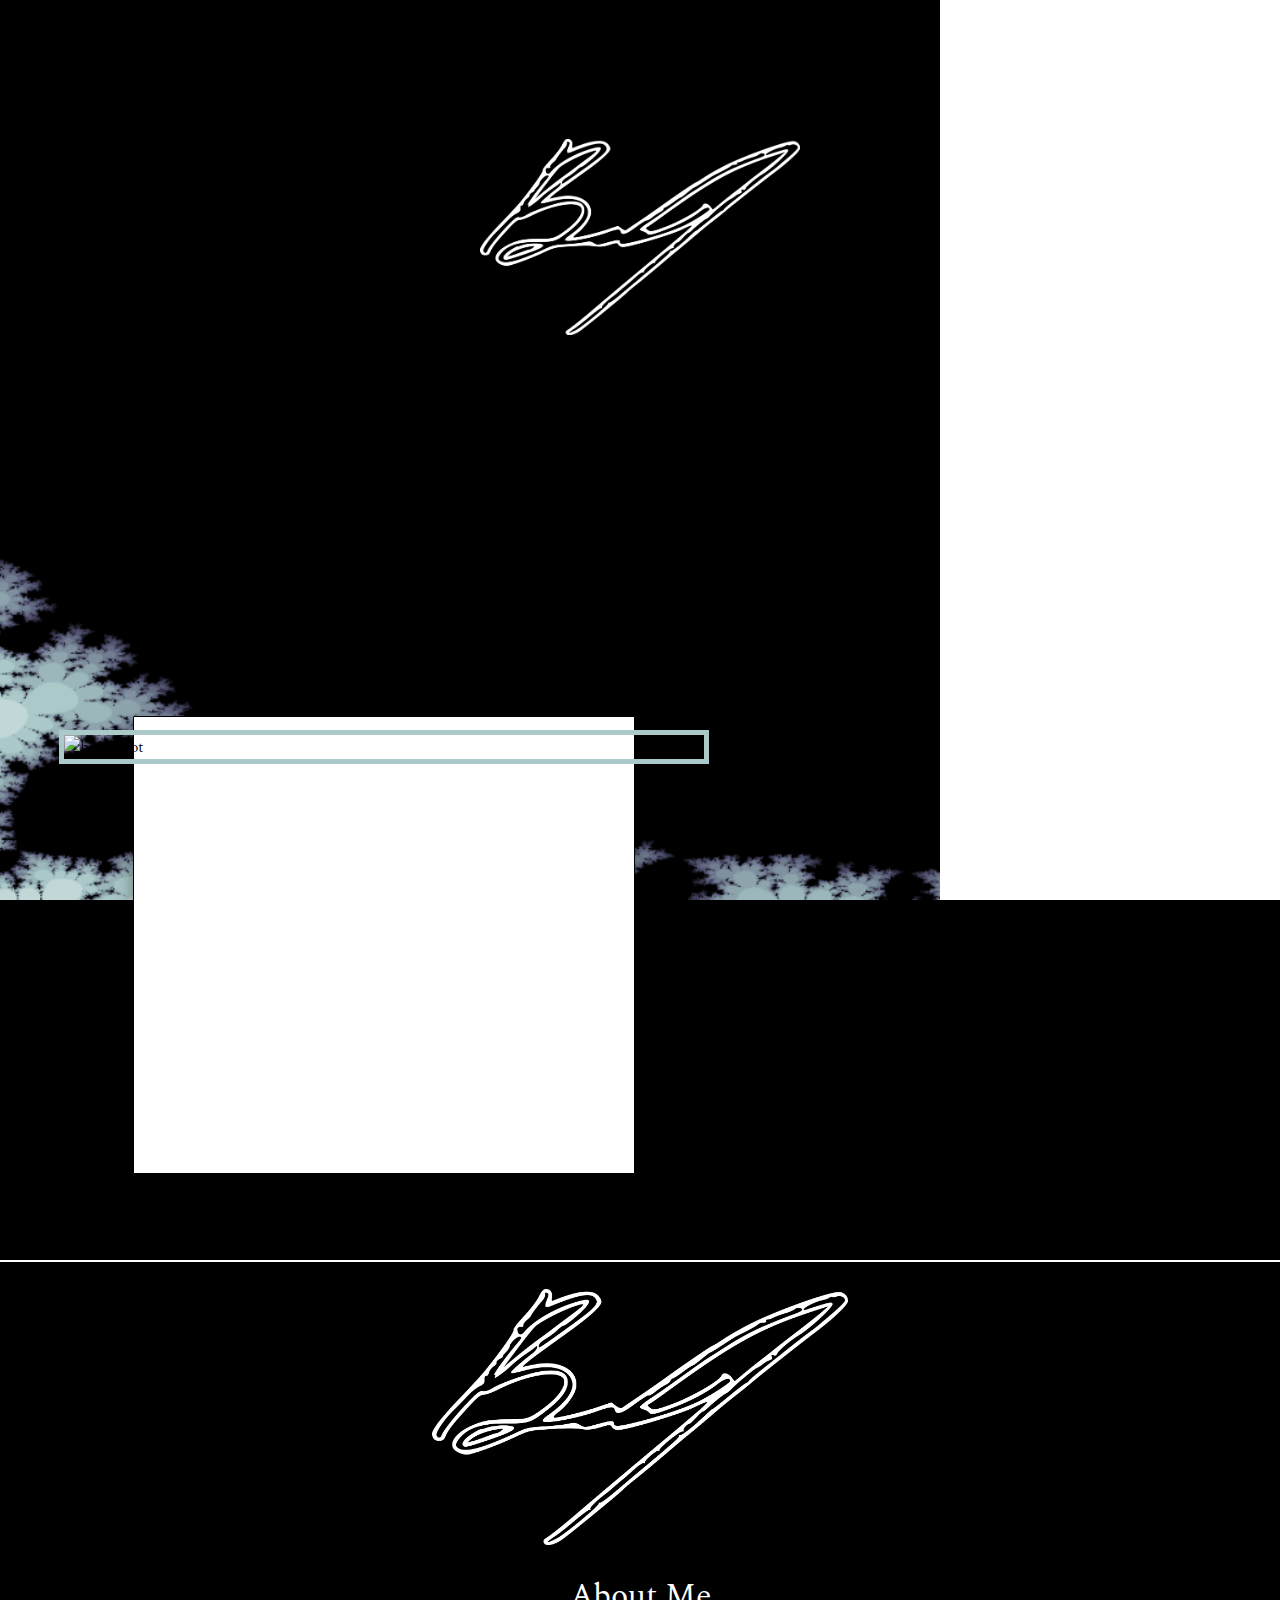
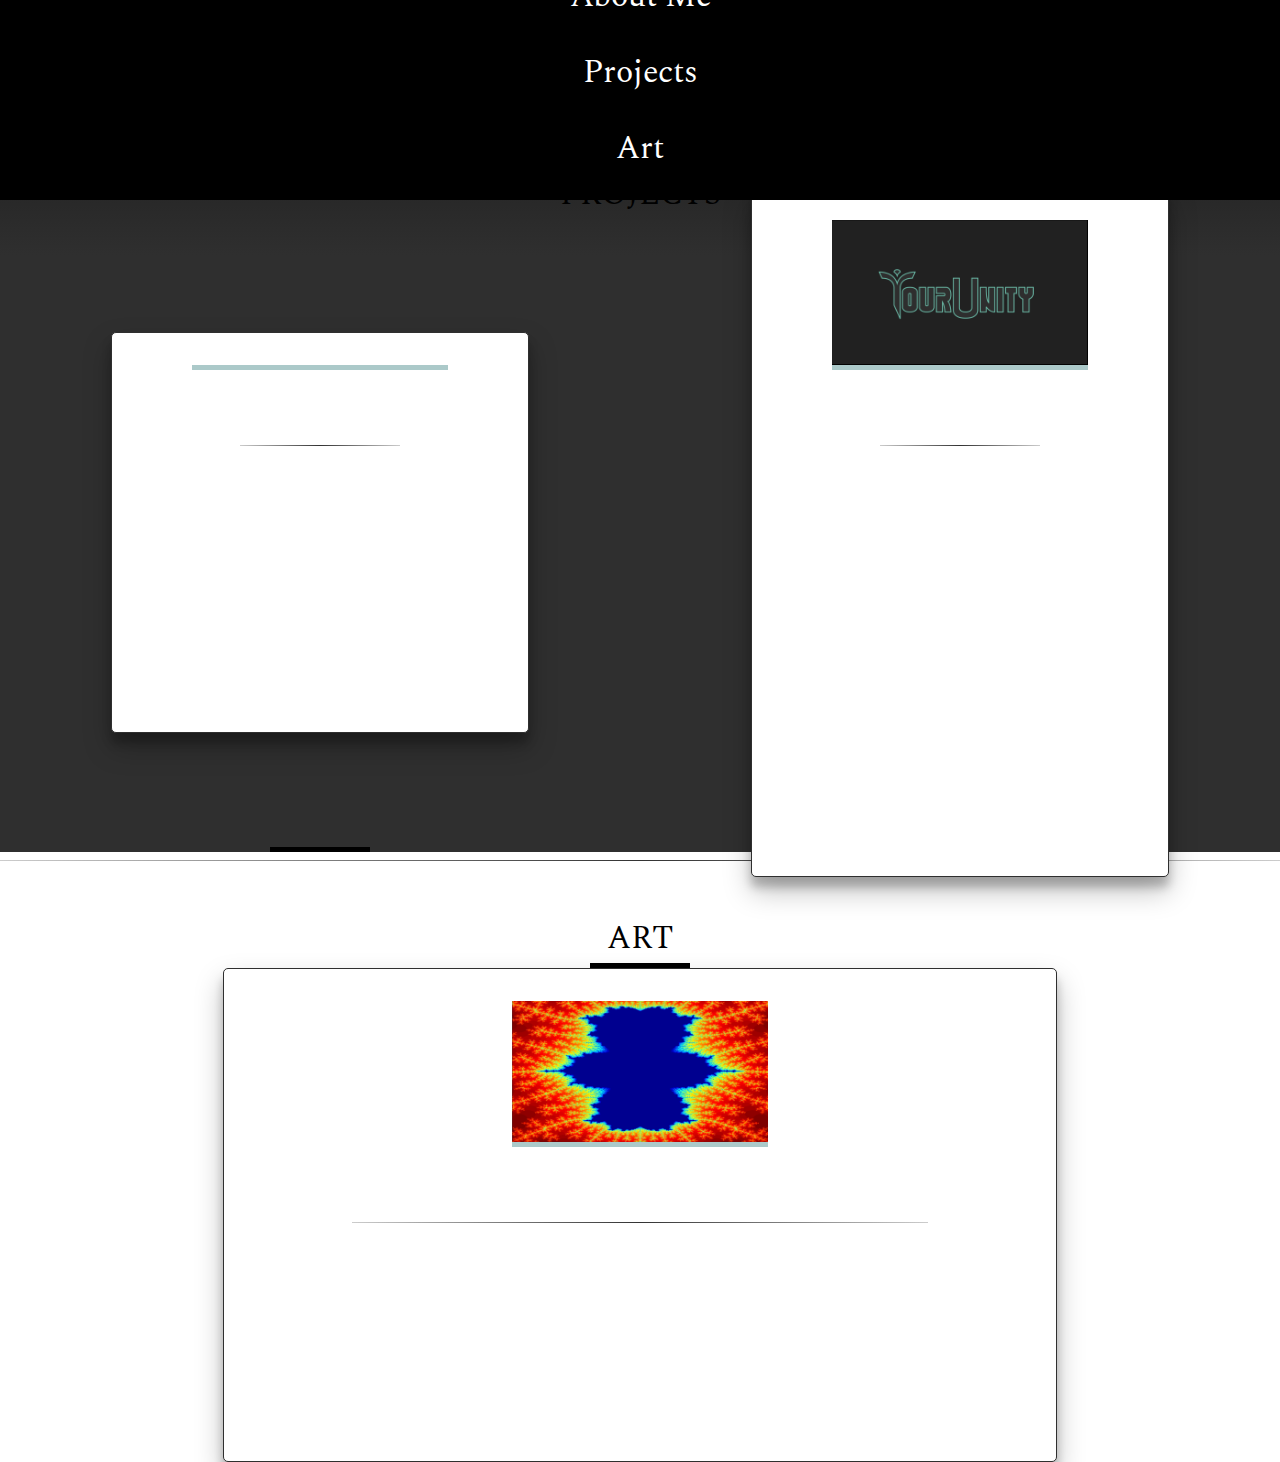
==== commit b7d06631: "Started to add art page" ====
--- a/index.html
+++ b/index.html
@@ -27,6 +27,7 @@
     <a href="index.html"><img class="nav-signature" src="./images/path4794.png" alt=""></a>
     <a href="#aboutme">About Me</a>
     <a href="#projects">Projects</a>
+    <a href="#art">Art</a>
     <!-- <a href="#contact">Contact</a> -->
   </nav>
 
@@ -44,7 +45,7 @@
       <img class="headshot" src="./images/headshotMobile.jpg" alt="headshot">
       <h2>Benjamin Kellin Gutierrez</h2>
       <h1>About Me</h1>
-      <span class = "underline"></span>
+      <div class = "underline_white"></div>
       <p>I am currently an undergraduate student at San Diego State University
         studying Electrical Engineering and Physics. My interests include education,
         mathematics, optics, and computer architecture. The purpose of this website
@@ -52,24 +53,51 @@
     </div>
   </section>
 
+  <hr>
+
   <section id="projects">
-    <h1 class="title">Projects</h1>
+    <h1 class="title">PROJECTS</h1>
+    <div class = "underline_black"></div>
     <a href="tessedyn.html" class="TD card">
       <img src="./images/tessedyn/IMG-4976.JPG" alt="">
-      <h1>TesseDyn</h1>
-      <h2>(12/18/17 - current)</h2>
-      <p>The goal of this project is to create a modular energy storage system that can
-        be scaled up to meet the needs of a variety of applications.</p>
+      <div class = "copy">
+        <h1>TesseDyn</h1>
+        <hr>
+        <h2>(12/18/17 - current)</h2>
+        <p>The goal of this project is to create a modular energy storage system that can
+          be scaled up to meet the needs of a variety of applications.</p>
+      </div>
     </a>
     <a href="yourunity.html" class="YU card">
       <img src="./images/IMG-4270.PNG" alt="">
-      <h1>YourUnity</h1>
-      <h2>(11/18/16 - 4/6/18) [1 yr 5 mos]</h2>
-      <p>A platform for disocvering local community service opportunities.
-        Comprised of a website for organizations to post their volunteer events
-        and a mobile application for users to connect with their community.</p>
+      <div class = "copy">
+        <h1>YourUnity</h1>
+        <hr>
+        <h2>(11/18/16 - 4/6/18) [1 yr 5 mos]</h2>
+        <p>A platform for disocvering local community service opportunities.
+          Comprised of a website for organizations to post their volunteer events
+          and a mobile application for users to connect with their community.</p>
+      </div>
     </a>
   </section>
+
+    <hr>
+
+    <section id="art">
+      <h1 class="title">ART</h1>
+      <div class = "underline_black"></div>
+      <a href="art.html" class="ART card">
+        <img src="./images/fractals/leaves.png" alt="">
+        <div class = "copy">
+          <h1>Complex Fractals</h1>
+          <hr>
+          <p>Mathematics contain immense beauty and elegance in terms of symmetry.
+          This is my attempt to reveil this beauty through the visual sense. To do this, complex functions are iterated until a
+          a reasonable divergence developes between bound and unbound results. Finally, this gradient gets colorized producing the
+          pattern you see. This technique of producing fractals is the same method used in imaging the Mandelbrot set.</p>
+        </div>
+      </a>
+    </section>
 
   <script src="https://ajax.googleapis.com/ajax/libs/jquery/3.4.1/jquery.min.js"></script>
   <script src="prefixfree.min.js"></script>
--- a/styles.css
+++ b/styles.css
@@ -30,9 +30,86 @@
 }
 
 .card {
-  background: grey;
+  background: black;
   border-radius: 5px;
-  border: 1px solid #2f2f2f;
+  border: 5px solid #abc9c9;
+  box-shadow: 0 14px 28px rgba(0,0,0,0.25), 0 10px 10px rgba(0,0,0,0.22);
+  color: black;
+  display: flex;
+  z-index: 1;
+  width: 90%;
+  margin: 5vh 0;
+  flex-direction: column;
+  align-items: left;
+  font-weight: 300;
+}
+
+.card > img {
+    width: 100%;
+    border-bottom: 5px solid #abc9c9;
+}
+
+.copy {
+  margin: 2vh 10vw;
+}
+
+.copy > p{
+  padding: 2vh 0;
+  color: white;
+}
+
+.copy > h2 {
+  font-size: 1em;
+  color: white;
+}
+
+.copy > h1 {
+  color: white;
+}
+
+.contentCard > img {
+    width: 50vw;
+    border: 5px solid #abc9c9;
+    align-self: center;
+}
+
+.contentCard > p {
+  color: white;
+}
+
+.contentCard > h2 {
+  font-size: 1em;
+  color: white;
+  align-self: center;
+}
+
+.contentCard > h1 {
+  color: white;
+}
+
+.contentCard > * {
+  padding-top: 2vh;
+  margin: 0 10vw;
+}
+
+.underline_white {
+  width:  100px;
+  height: 5px;
+  padding: 0;
+  background: white;
+}
+
+.underline_black {
+  width:  100px;
+  height: 5px;
+  padding: 0;
+  background: black;
+}
+
+.contentCard {
+  background: #000;
+  border-radius: 2px;
+  border: 5px solid #abc9c9;
   box-shadow: 0 14px 28px rgba(0,0,0,0.25), 0 10px 10px rgba(0,0,0,0.22);
   color: black;
   display: flex;
@@ -41,59 +118,6 @@
   width: 90%;
   margin: 5vh 0;
   flex-direction: column;
-  align-items: center;
-  font-weight: 300;
-}
-
-.card > img {
-    width: 80vw;
-}
-
-.card > p{
-  padding-top: 2vh;
-  margin: 0 10vw;
-  text-align: center;
-}
-
-.card > h2, .contentCard > h2 {
-  font-size: 1em;
-}
-
-.contentCard > img {
-    width: 50vw;
-    align-self: center;
-}
-
-.contentCard > p {
-}
-
-.contentCard > h2 {
-  font-size: 1em;
-  align-self: center;
-}
-
-.contentCard > * {
-  padding-top: 2vh;
-  margin: 0 10vw;
-}
-
-.underline {
-  width:  20vw;
-  height: 0.1px;
-  background: black;
-}
-
-.contentCard {
-  background: white;
-  border-radius: 2px;
-  box-shadow: 0 14px 28px rgba(0,0,0,0.25), 0 10px 10px rgba(0,0,0,0.22);
-  color: black;
-  display: flex;
-  z-index: 1;
-  padding: 5vw 0;
-  width: 90%;
-  margin: 5vh 0;
-  flex-direction: column;
   align-items: left;
   font-weight: 300;
 }
@@ -101,8 +125,7 @@
 .title {
   padding-top: 5vh;
   font-size: 2em;
-  color: white;
-  font-weight: 300;
+  font-weight: 400;
   text-align: center;
 }
 
@@ -125,14 +148,14 @@
   z-index: 2;
   position: fixed;
   border-top: 2px solid white;
-  bottom: -40vh;
+  bottom: -100%;
   width: 100vw;
-  height: 40vh;
+  height: auto;
   background: black;
   -webkit-transition-property: width; /* Safari */
-  -webkit-transition-duration: 0.2s; /* Safari */
+  -webkit-transition-duration: 0.5s; /* Safari */
   transition-property: bottom;
-  transition-duration: 0.2s;
+  transition-duration: 0.5s;
 }
 
 .nav-signature {
@@ -141,6 +164,9 @@
 }
 
 #nav-toggle {
+  border: 2px solid white;
+  background: #abc9c9;
+  border-radius: 5px;
   position: fixed;
   bottom: 2vw;
   right: 2vw;
@@ -188,7 +214,7 @@
 /*===============*/
 
 #aboutme {
-  background: #d8e6e7;
+  background: white;
   display: flex;
   flex-direction: column;
   align-items: center;
@@ -209,8 +235,8 @@
 /* Projects and Experience Pages */
 /*===============================*/
 
-#projects, #experience, #aboutYU, #aboutTD {
-  background: #000;
+#projects, #experience, #aboutYU, #aboutTD, #art {
+  background: white;
   display: flex;
   flex-direction: column;
   align-items: center;
@@ -221,11 +247,11 @@
 /*=============*/
 
 .body {
-  background: #2f2f2f;
+  background: white;
 }
 
 .header {
-  background: grey;
+  background: black;
   display: flex;
   align-items: center;
   justify-content: center;
@@ -242,6 +268,7 @@
 
 .header > h1 {
   font-size: 2em;
+  color:white;
   font-weight: 300;
 }
 
@@ -250,7 +277,7 @@
 }
 
 #aboutYU > div > p, #aboutTD > div > p, #aboutYU > p, #aboutTD > p {
-  color: white;
+  color: black;
   padding: 2vw 5vw;
   text-align: center;
   font-size: 1.2em;
@@ -265,9 +292,34 @@
     margin: auto;
 }
 
-/*===============*/
-/* DeskTop Styes */
-/*===============*/
+#artPage {
+  display: flex;
+  flex-direction: column;
+  height: 100vh;
+  align-items: center;
+}
+
+.image_slide {
+  width: 100%;
+
+}
+
+.image_slide > img {
+  width: 100%;
+  display: inline;
+  position: relative;
+}
+
+.bkbtn {
+  color: white;
+  background: #abc9c9;
+  border: 2px solid white;
+  z-index: 3;
+}
+
+/*============================================================================*/
+/*------------------------------------------------------------- DeskTop Styes */
+/*============================================================================*/
 @media (min-width: 800px) {
 
   .signature {
@@ -329,7 +381,7 @@
   }
 
   .card {
-    background: grey;
+    background: white;
     border-radius: 5px;
     border: 1px solid #2f2f2f;
     box-shadow: 0 14px 28px rgba(0,0,0,0.25), 0 10px 10px rgba(0,0,0,0.22);
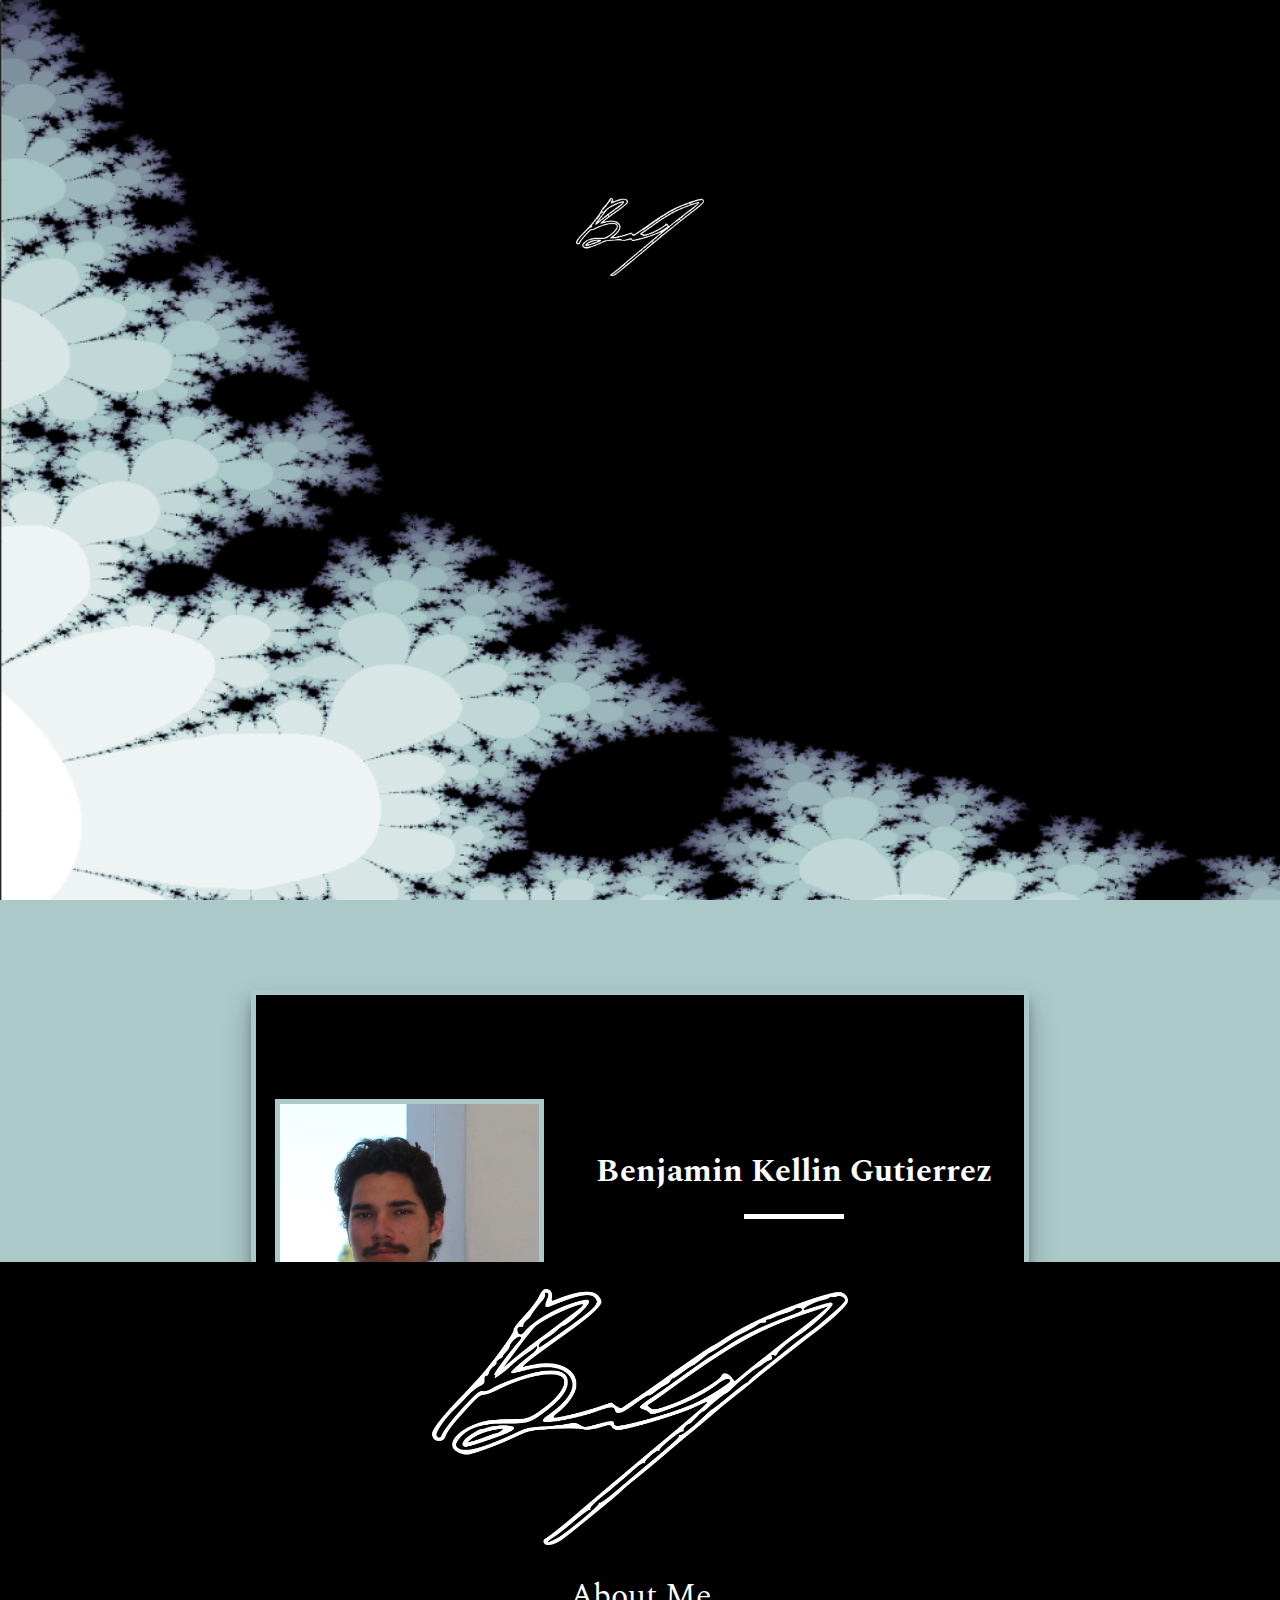
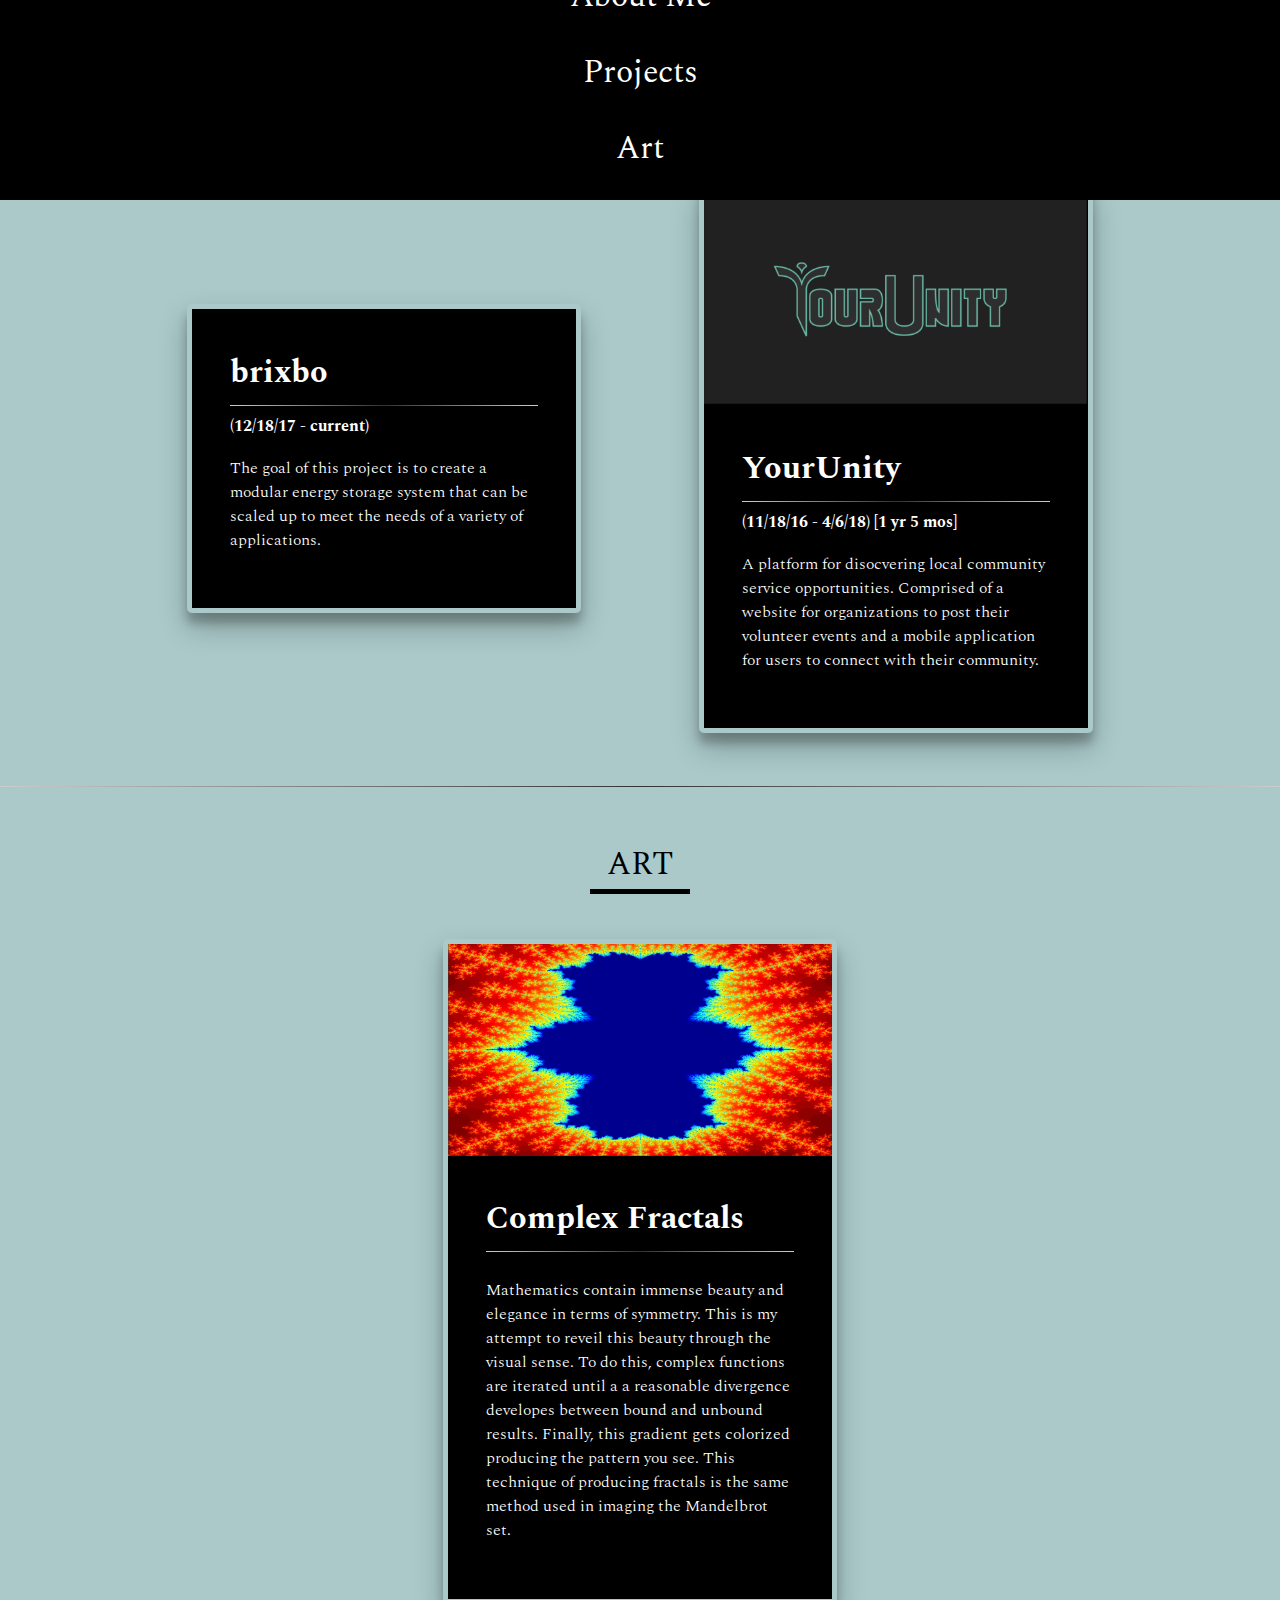
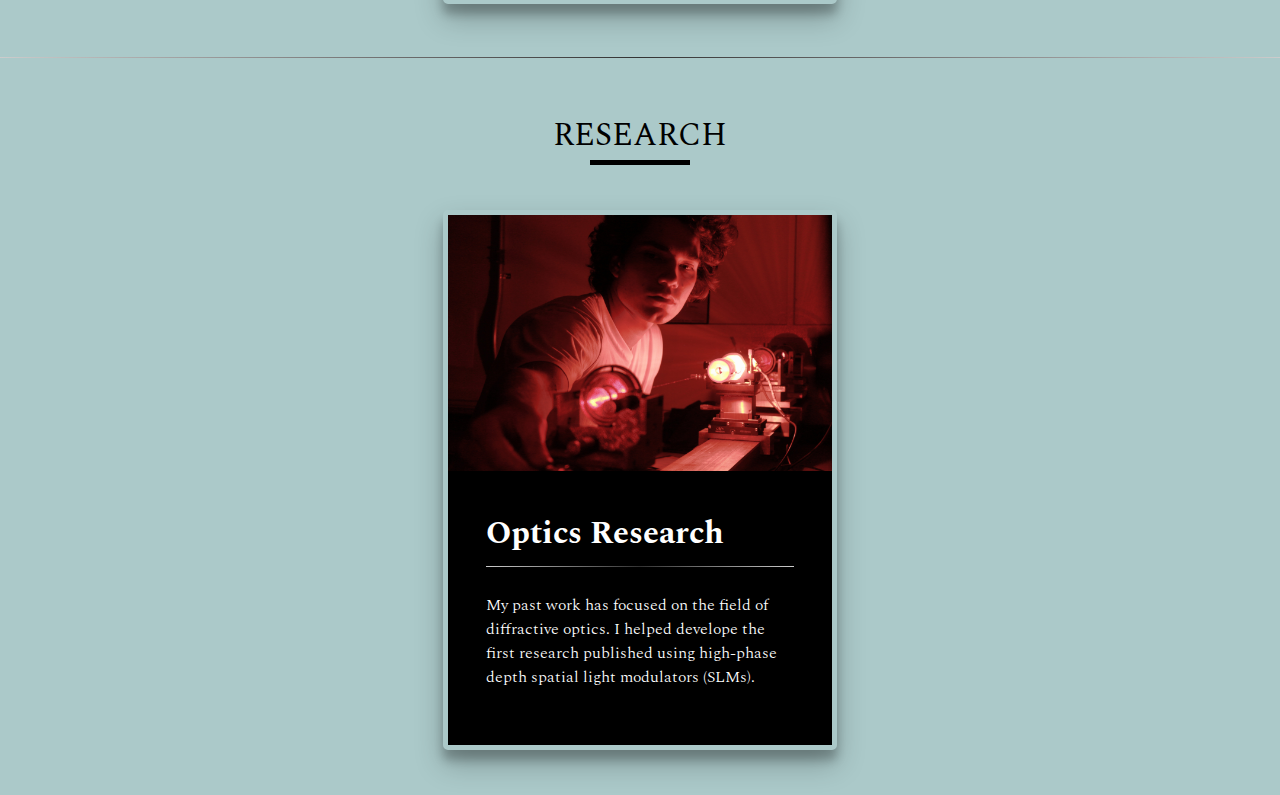
==== commit 026818a4: "Added research page" ====
--- a/index.html
+++ b/index.html
@@ -42,9 +42,8 @@
 
   <section id="aboutme">
     <div class="contentCard">
-      <img class="headshot" src="./images/headshotMobile.jpg" alt="headshot">
-      <h2>Benjamin Kellin Gutierrez</h2>
-      <h1>About Me</h1>
+      <img class="headshot" src="./images/headshotMobile.JPG" alt="headshot">
+      <h1>Benjamin Kellin Gutierrez</h1>
       <div class = "underline_white"></div>
       <p>I am currently an undergraduate student at San Diego State University
         studying Electrical Engineering and Physics. My interests include education,
@@ -58,27 +57,32 @@
   <section id="projects">
     <h1 class="title">PROJECTS</h1>
     <div class = "underline_black"></div>
-    <a href="tessedyn.html" class="TD card">
-      <img src="./images/tessedyn/IMG-4976.JPG" alt="">
-      <div class = "copy">
-        <h1>TesseDyn</h1>
-        <hr>
-        <h2>(12/18/17 - current)</h2>
-        <p>The goal of this project is to create a modular energy storage system that can
-          be scaled up to meet the needs of a variety of applications.</p>
-      </div>
-    </a>
-    <a href="yourunity.html" class="YU card">
-      <img src="./images/IMG-4270.PNG" alt="">
-      <div class = "copy">
-        <h1>YourUnity</h1>
-        <hr>
-        <h2>(11/18/16 - 4/6/18) [1 yr 5 mos]</h2>
-        <p>A platform for disocvering local community service opportunities.
-          Comprised of a website for organizations to post their volunteer events
-          and a mobile application for users to connect with their community.</p>
-      </div>
-    </a>
+
+    <div class="projectCards">
+      <a href="tessedyn.html" class="TD card">
+        <img src="./images/tessedyn/IMG-4976.JPG" alt="">
+        <div class = "copy">
+          <h1>brixbo</h1>
+          <hr>
+          <h2>(12/18/17 - current)</h2>
+          <p>The goal of this project is to create a modular energy storage system that can
+            be scaled up to meet the needs of a variety of applications.</p>
+        </div>
+      </a>
+
+      <a href="yourunity.html" class="YU card">
+        <img src="./images/IMG-4270.PNG" alt="">
+        <div class = "copy">
+          <h1>YourUnity</h1>
+          <hr>
+          <h2>(11/18/16 - 4/6/18) [1 yr 5 mos]</h2>
+          <p>A platform for disocvering local community service opportunities.
+            Comprised of a website for organizations to post their volunteer events
+            and a mobile application for users to connect with their community.</p>
+        </div>
+      </a>
+    </div>
+
   </section>
 
     <hr>
@@ -99,6 +103,25 @@
       </a>
     </section>
 
+    <hr>
+
+    <section id="Research">
+      <h1 class="title">RESEARCH</h1>
+      <div class = "underline_black"></div>
+      <a href="research.html" class="RS card">
+        <img src="./images/research/laser.JPG" alt="">
+        <div class = "copy">
+          <h1>Optics Research</h1>
+          <hr>
+          <p>
+            My past work has focused on the field of diffractive optics.
+            I helped develope the first research published using high-phase depth
+            spatial light modulators (SLMs).
+          </p>
+        </div>
+      </a>
+    </section>
+
   <script src="https://ajax.googleapis.com/ajax/libs/jquery/3.4.1/jquery.min.js"></script>
   <script src="prefixfree.min.js"></script>
   <script src="app.js"></script>
--- a/styles.css
+++ b/styles.css
@@ -6,6 +6,7 @@
   margin: 0;
   padding: 0;
   font-family: 'Spectral', serif;
+  background: #abc9c9;
 }
 
 h2, h1, p {
@@ -46,7 +47,7 @@
 
 .card > img {
     width: 100%;
-    border-bottom: 5px solid #abc9c9;
+    /* border-bottom: 5px solid #abc9c9;  */
 }
 
 .copy {
@@ -90,6 +91,15 @@
 .contentCard > * {
   padding-top: 2vh;
   margin: 0 10vw;
+}
+
+
+.projectCards {
+  display: flex;
+  flex-direction: column;
+  margin: 0;
+  align-items: center;
+  justify-content: space-around;
 }
 
 .underline_white {
@@ -147,7 +157,7 @@
 .nav {
   z-index: 2;
   position: fixed;
-  border-top: 2px solid white;
+  /* border-top: 2px solid white; */
   bottom: -100%;
   width: 100vw;
   height: auto;
@@ -164,9 +174,6 @@
 }
 
 #nav-toggle {
-  border: 2px solid white;
-  background: #abc9c9;
-  border-radius: 5px;
   position: fixed;
   bottom: 2vw;
   right: 2vw;
@@ -214,7 +221,7 @@
 /*===============*/
 
 #aboutme {
-  background: white;
+  background: #abc9c9;
   display: flex;
   flex-direction: column;
   align-items: center;
@@ -235,8 +242,8 @@
 /* Projects and Experience Pages */
 /*===============================*/
 
-#projects, #experience, #aboutYU, #aboutTD, #art {
-  background: white;
+#projects, #experience, #aboutYU, #aboutTD, #art, #Research {
+  background: #abc9c9;
   display: flex;
   flex-direction: column;
   align-items: center;
@@ -295,26 +302,44 @@
 #artPage {
   display: flex;
   flex-direction: column;
-  height: 100vh;
-  align-items: center;
+  align-items: center;
+  background: #abc9c9;
 }
 
 .image_slide {
   width: 100%;
-
-}
-
-.image_slide > img {
+  display: grid;
+  background: #abc9c9;
+  grid-template-columns: 1fr 1fr;
+  grid-template-rows: 50vw 50vw 50vw 50vw;
+  align-items: center;
+  justify-items: center;
+  grid-template-areas:
+  "pic_01 pic_02"
+  "pic_03 pic_04"
+  "pic_05 pic_06"
+  "pic_07 pic_08";
+}
+
+.image_slide > a {
+  width: 80%;
+  height: 80%;
+}
+
+.image_slide > a > img {
   width: 100%;
-  display: inline;
+  height: 100%;
   position: relative;
-}
-
-.bkbtn {
-  color: white;
-  background: #abc9c9;
-  border: 2px solid white;
-  z-index: 3;
+
+  border: 1px solid black;
+  border-radius: 50%;
+  box-shadow: 0 14px 28px rgba(0,0,0,0.25), 0 10px 10px rgba(0,0,0,0.22);
+}
+
+.fullFrame {
+  height: 100vh;
+  /* display: flex;
+  flex-direction: row; */
 }
 
 /*============================================================================*/
@@ -323,37 +348,92 @@
 @media (min-width: 800px) {
 
   .signature {
-    width: 25vw;
-  }
-
-  #aboutme {
+      width: 10vw;
+      position: relative;
+      padding-bottom: 50vh;
+  }
+
+  #landing {
+    height: 100vh;
+    background-image: url("./images/fractals/landing.png");
+    background-repeat: no-repeat;
+    background-size: cover;
+    background-position: 0 0;
+    display: flex;
+    align-items: center;
+    justify-content: center;
+    display: flex;
+    flex-direction: column;
+  }
+
+.contentCard {
     justify-items: center;
     align-items: center;
+    margin-top: 10vh;
+    width: 60vw;
     background: #000;
+    display: grid;
+    grid-template-columns: 40% 60%;
+    grid-template-rows: 10vh 5vh 5vh 30vh;
+    grid-template-areas:
+    "headshot blank"
+    "headshot name"
+    "headshot hr"
+    "headshot bio"
+  }
+
+  .contentCard > .headshot {
+    grid-area: headshot;
+    height: 80%;
+    width: auto;
+  }
+
+  .contentCard > * {
     margin: 0;
     padding: 0;
-    display: grid;
-    grid-template-columns: 60vw 40vw;
-    grid-template-rows: 10vh 50vh;
-    grid-template-areas:
-    "headshot name"
-    "headshot bio"
-  }
-
-  #aboutme > h1 {
+  }
+
+  .contentCard > h1 {
     grid-area: name;
   }
 
-  #aboutme > .headshot {
-    grid-area: headshot;
-    height: 50vh;
-    width: auto;
-  }
-
-  #aboutme > p {
+  .contentCard > div {
+    grid-area: hr;
+  }
+
+  .contentCard > p {
     grid-area: bio;
-  }
-
+    margin: 0 10px;
+    text-align: center;
+  }
+
+  .card {
+    background: black;
+    border-radius: 5px;
+    border: 5px solid #abc9c9;
+    box-shadow: 0 14px 28px rgba(0,0,0,0.25), 0 10px 10px rgba(0,0,0,0.22);
+    color: black;
+    display: flex;
+    z-index: 1;
+    width: 30vw;
+    margin: 5vh 0;
+    flex-direction: column;
+    font-weight: 300;
+  }
+
+  .projectCards {
+    display: flex;
+    width: 80%;
+    margin: 0 10vw;
+    justify-content: space-around;
+    flex-direction: row;
+  }
+
+  .copy {
+    margin: 10%;
+  }
+
+/*
   #projects {
     justify-items: center;
     align-items: center;
@@ -492,5 +572,5 @@
 
   .card > h2 {
     font-size: 1em;
-  }
-}
+  } */
+}
